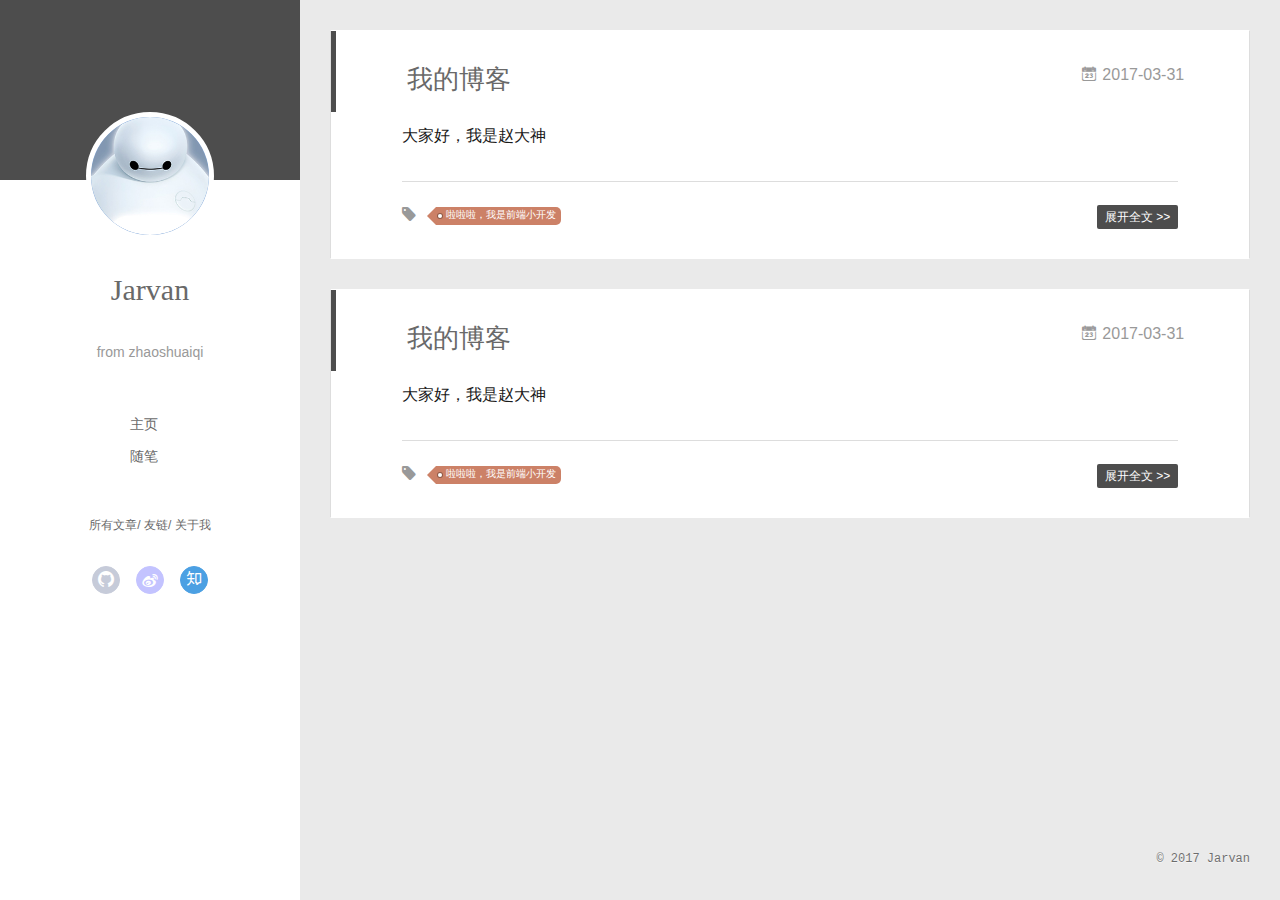
==== index.html @ c6da8f88 "Site updated: 2017-06-22 12:04:42" ====
<!DOCTYPE html>
<html>
<head>
    <meta name="baidu-site-verification" content="YNGlWcfhRg" />
    <meta charset="utf-8">
    
    <meta name="renderer" content="webkit">
    <meta http-equiv="X-UA-Compatible" content="IE=edge" >
    <link rel="dns-prefetch" href="http://yougewangzhan.win">
    <title>Jarvan的博客</title>
    <meta name="viewport" content="width=device-width, initial-scale=1, maximum-scale=1">
    <meta name="description" content="start from zero">
<meta property="og:type" content="website">
<meta property="og:title" content="Jarvan的博客">
<meta property="og:url" content="http://yougewangzhan.win/index.html">
<meta property="og:site_name" content="Jarvan的博客">
<meta property="og:description" content="start from zero">
<meta name="twitter:card" content="summary">
<meta name="twitter:title" content="Jarvan的博客">
<meta name="twitter:description" content="start from zero">
    
    
      <link rel="icon" href="/img/favicon.ico">
    
    <link rel="stylesheet" type="text/css" href="/./main.234bc0.css">
    <style type="text/css">
    
      #container.show {
        background: linear-gradient(200deg,#a0cfe4,#e8c37e);
      }
    </style>
    

    

</head>

<body>
  <div id="container" q-class="show:isCtnShow">
    <canvas id="anm-canvas" class="anm-canvas"></canvas>
    <div class="left-col" q-class="show:isShow">
      
<div class="overlay" style="background: #4d4d4d"></div>
<div class="intrude-less">
	<header id="header" class="inner">
		<a href="/" class="profilepic">
			<img src="/img/avatar.jpg" class="js-avatar">
		</a>
		<hgroup>
		  <h1 class="header-author"><a href="/">Jarvan</a></h1>
		</hgroup>
		
		<p class="header-subtitle">from zhaoshuaiqi</p>
		

		<nav class="header-menu">
			<ul>
			
				<li><a href="/">主页</a></li>
	        
				<li><a href="/tags/随笔/">随笔</a></li>
	        
			</ul>
		</nav>
		<nav class="header-smart-menu">
    		
    			
    			<a q-on="click: openSlider(e, 'innerArchive')" href="javascript:void(0)">所有文章</a>
    			
            
    			
    			<a q-on="click: openSlider(e, 'friends')" href="javascript:void(0)">友链</a>
    			
            
    			
    			<a q-on="click: openSlider(e, 'aboutme')" href="javascript:void(0)">关于我</a>
    			
            
		</nav>
		<nav class="header-nav">
			<div class="social">
				
					<a class="github" target="_blank" href="#" title="github"><i class="icon-github"></i></a>
		        
					<a class="weibo" target="_blank" href="#" title="weibo"><i class="icon-weibo"></i></a>
		        
					<a class="zhihu" target="_blank" href="#" title="zhihu"><i class="icon-zhihu"></i></a>
		        
			</div>
		</nav>
	</header>		
</div>

    </div>
    <div class="mid-col" q-class="show:isShow,hide:isShow|isFalse">
      
<nav id="mobile-nav">
  	<div class="overlay js-overlay" style="background: #4d4d4d"></div>
	<div class="btnctn js-mobile-btnctn">
  		<div class="slider-trigger list" q-on="click: openSlider(e)"><i class="icon icon-sort"></i></div>
	</div>
	<div class="intrude-less">
		<header id="header" class="inner">
			<div class="profilepic">
				<img src="/img/avatar.jpg" class="js-avatar">
			</div>
			<hgroup>
			  <h1 class="header-author js-header-author">Jarvan</h1>
			</hgroup>
			
			<p class="header-subtitle"><i class="icon icon-quo-left"></i>from zhaoshuaiqi<i class="icon icon-quo-right"></i></p>
			
			
			
				
			
				
			
			
			
			<nav class="header-nav">
				<div class="social">
					
						<a class="github" target="_blank" href="#" title="github"><i class="icon-github"></i></a>
			        
						<a class="weibo" target="_blank" href="#" title="weibo"><i class="icon-weibo"></i></a>
			        
						<a class="zhihu" target="_blank" href="#" title="zhihu"><i class="icon-zhihu"></i></a>
			        
				</div>
			</nav>

			<nav class="header-menu js-header-menu">
				<ul style="width: 50%">
				
				
					<li style="width: 50%"><a href="/">主页</a></li>
		        
					<li style="width: 50%"><a href="/tags/随笔/">随笔</a></li>
		        
				</ul>
			</nav>
		</header>				
	</div>
	<div class="mobile-mask" style="display:none" q-show="isShow"></div>
</nav>

      <div id="wrapper" class="body-wrap">
        <div class="menu-l">
          <div class="canvas-wrap">
            <canvas data-colors="#eaeaea" data-sectionHeight="100" data-contentId="js-content" id="myCanvas1" class="anm-canvas"></canvas>
          </div>
          <div id="js-content" class="content-ll">
            
  
    <article id="post-我本善良" class="article article-type-post  article-index" itemscope itemprop="blogPost">
  <div class="article-inner">
    
      <header class="article-header">
        
  
    <h1 itemprop="name">
      <a class="article-title" href="/2017/03/31/我本善良/">我的博客</a>
    </h1>
  

        
        <a href="/2017/03/31/我本善良/" class="archive-article-date">
  	<time datetime="2017-03-31T03:53:24.000Z" itemprop="datePublished"><i class="icon-calendar icon"></i>2017-03-31</time>
</a>
        
      </header>
    
    <div class="article-entry" itemprop="articleBody">
      
        <p>大家好，我是赵大神</p>

      

      
    </div>
    <div class="article-info article-info-index">
      
      
	<div class="article-tag tagcloud">
		<i class="icon-price-tags icon"></i>
		<ul class="article-tag-list">
			 
        		<li class="article-tag-list-item">
        			<a href="javascript:void(0)" class="js-tag article-tag-list-link color2">啦啦啦，我是前端小开发</a>
        		</li>
      		
		</ul>
	</div>

      

      
        <p class="article-more-link">
          <a class="article-more-a" href="/2017/03/31/我本善良/">展开全文 >></a>
        </p>
      

      
      <div class="clearfix"></div>
    </div>
  </div>
</article>








  
    <article id="post-我的博客" class="article article-type-post  article-index" itemscope itemprop="blogPost">
  <div class="article-inner">
    
      <header class="article-header">
        
  
    <h1 itemprop="name">
      <a class="article-title" href="/2017/03/31/我的博客/">我的博客</a>
    </h1>
  

        
        <a href="/2017/03/31/我的博客/" class="archive-article-date">
  	<time datetime="2017-03-31T03:53:24.000Z" itemprop="datePublished"><i class="icon-calendar icon"></i>2017-03-31</time>
</a>
        
      </header>
    
    <div class="article-entry" itemprop="articleBody">
      
        <p>大家好，我是赵大神</p>

      

      
    </div>
    <div class="article-info article-info-index">
      
      
	<div class="article-tag tagcloud">
		<i class="icon-price-tags icon"></i>
		<ul class="article-tag-list">
			 
        		<li class="article-tag-list-item">
        			<a href="javascript:void(0)" class="js-tag article-tag-list-link color2">啦啦啦，我是前端小开发</a>
        		</li>
      		
		</ul>
	</div>

      

      
        <p class="article-more-link">
          <a class="article-more-a" href="/2017/03/31/我的博客/">展开全文 >></a>
        </p>
      

      
      <div class="clearfix"></div>
    </div>
  </div>
</article>








  
  


          </div>
        </div>
      </div>
      <footer id="footer">
  <div class="outer">
    <div id="footer-info">
    	<div class="footer-right">
    		&copy; 2017 Jarvan
    	</div>
    </div>
  </div>
</footer>
    </div>
    <script>
	var yiliaConfig = {
		mathjax: false,
		isHome: true,
		isPost: false,
		isArchive: false,
		isTag: false,
		isCategory: false,
		open_in_new: false,
		root: "/",
		innerArchive: true,
		showTags: false
	}
</script>

<script>!function(t){function n(r){if(e[r])return e[r].exports;var o=e[r]={exports:{},id:r,loaded:!1};return t[r].call(o.exports,o,o.exports,n),o.loaded=!0,o.exports}var e={};return n.m=t,n.c=e,n.p="./",n(0)}([function(t,n,e){"use strict";function r(t){return t&&t.__esModule?t:{default:t}}function o(t,n){var e=/\/|index.html/g;return t.replace(e,"")===n.replace(e,"")}function i(){for(var t=document.querySelectorAll(".js-header-menu li a"),n=window.location.pathname,e=0,r=t.length;e<r;e++){var i=t[e];o(n,i.getAttribute("href"))&&(0,d.default)(i,"active")}}function u(t){for(var n=t.offsetLeft,e=t.offsetParent;null!==e;)n+=e.offsetLeft,e=e.offsetParent;return n}function f(t){for(var n=t.offsetTop,e=t.offsetParent;null!==e;)n+=e.offsetTop,e=e.offsetParent;return n}function c(t,n,e,r,o){var i=u(t),c=f(t)-n;if(c-e<=o){var a=t.$newDom;a||(a=t.cloneNode(!0),(0,h.default)(t,a),t.$newDom=a,a.style.position="fixed",a.style.top=(e||c)+"px",a.style.left=i+"px",a.style.zIndex=r||2,a.style.width="100%",a.style.color="#fff"),a.style.visibility="visible",t.style.visibility="hidden"}else{t.style.visibility="visible";var s=t.$newDom;s&&(s.style.visibility="hidden")}}function a(){var t=document.querySelector(".js-overlay"),n=document.querySelector(".js-header-menu");c(t,document.body.scrollTop,-63,2,0),c(n,document.body.scrollTop,1,3,0)}function s(){document.querySelector("#container").addEventListener("scroll",function(t){a()}),window.addEventListener("scroll",function(t){a()}),a()}function l(){x.default.versions.mobile&&window.screen.width<800&&(i(),s())}var p=e(71),d=r(p),v=e(72),y=(r(v),e(84)),h=r(y),b=e(69),x=r(b),m=e(75),g=r(m),w=e(70);l(),(0,w.addLoadEvent)(function(){g.default.init()}),t.exports={}},function(t,n){var e=t.exports="undefined"!=typeof window&&window.Math==Math?window:"undefined"!=typeof self&&self.Math==Math?self:Function("return this")();"number"==typeof __g&&(__g=e)},function(t,n){var e={}.hasOwnProperty;t.exports=function(t,n){return e.call(t,n)}},function(t,n,e){var r=e(49),o=e(15);t.exports=function(t){return r(o(t))}},function(t,n,e){t.exports=!e(8)(function(){return 7!=Object.defineProperty({},"a",{get:function(){return 7}}).a})},function(t,n,e){var r=e(6),o=e(12);t.exports=e(4)?function(t,n,e){return r.f(t,n,o(1,e))}:function(t,n,e){return t[n]=e,t}},function(t,n,e){var r=e(10),o=e(30),i=e(24),u=Object.defineProperty;n.f=e(4)?Object.defineProperty:function(t,n,e){if(r(t),n=i(n,!0),r(e),o)try{return u(t,n,e)}catch(t){}if("get"in e||"set"in e)throw TypeError("Accessors not supported!");return"value"in e&&(t[n]=e.value),t}},function(t,n,e){var r=e(22)("wks"),o=e(13),i=e(1).Symbol,u="function"==typeof i,f=t.exports=function(t){return r[t]||(r[t]=u&&i[t]||(u?i:o)("Symbol."+t))};f.store=r},function(t,n){t.exports=function(t){try{return!!t()}catch(t){return!0}}},function(t,n,e){var r=e(35),o=e(16);t.exports=Object.keys||function(t){return r(t,o)}},function(t,n,e){var r=e(11);t.exports=function(t){if(!r(t))throw TypeError(t+" is not an object!");return t}},function(t,n){t.exports=function(t){return"object"==typeof t?null!==t:"function"==typeof t}},function(t,n){t.exports=function(t,n){return{enumerable:!(1&t),configurable:!(2&t),writable:!(4&t),value:n}}},function(t,n){var e=0,r=Math.random();t.exports=function(t){return"Symbol(".concat(void 0===t?"":t,")_",(++e+r).toString(36))}},function(t,n){var e=t.exports={version:"2.4.0"};"number"==typeof __e&&(__e=e)},function(t,n){t.exports=function(t){if(void 0==t)throw TypeError("Can't call method on  "+t);return t}},function(t,n){t.exports="constructor,hasOwnProperty,isPrototypeOf,propertyIsEnumerable,toLocaleString,toString,valueOf".split(",")},function(t,n){t.exports={}},function(t,n){t.exports=!0},function(t,n){n.f={}.propertyIsEnumerable},function(t,n,e){var r=e(6).f,o=e(2),i=e(7)("toStringTag");t.exports=function(t,n,e){t&&!o(t=e?t:t.prototype,i)&&r(t,i,{configurable:!0,value:n})}},function(t,n,e){var r=e(22)("keys"),o=e(13);t.exports=function(t){return r[t]||(r[t]=o(t))}},function(t,n,e){var r=e(1),o="__core-js_shared__",i=r[o]||(r[o]={});t.exports=function(t){return i[t]||(i[t]={})}},function(t,n){var e=Math.ceil,r=Math.floor;t.exports=function(t){return isNaN(t=+t)?0:(t>0?r:e)(t)}},function(t,n,e){var r=e(11);t.exports=function(t,n){if(!r(t))return t;var e,o;if(n&&"function"==typeof(e=t.toString)&&!r(o=e.call(t)))return o;if("function"==typeof(e=t.valueOf)&&!r(o=e.call(t)))return o;if(!n&&"function"==typeof(e=t.toString)&&!r(o=e.call(t)))return o;throw TypeError("Can't convert object to primitive value")}},function(t,n,e){var r=e(1),o=e(14),i=e(18),u=e(26),f=e(6).f;t.exports=function(t){var n=o.Symbol||(o.Symbol=i?{}:r.Symbol||{});"_"==t.charAt(0)||t in n||f(n,t,{value:u.f(t)})}},function(t,n,e){n.f=e(7)},function(t,n,e){var r=e(1),o=e(14),i=e(46),u=e(5),f="prototype",c=function(t,n,e){var a,s,l,p=t&c.F,d=t&c.G,v=t&c.S,y=t&c.P,h=t&c.B,b=t&c.W,x=d?o:o[n]||(o[n]={}),m=x[f],g=d?r:v?r[n]:(r[n]||{})[f];d&&(e=n);for(a in e)s=!p&&g&&void 0!==g[a],s&&a in x||(l=s?g[a]:e[a],x[a]=d&&"function"!=typeof g[a]?e[a]:h&&s?i(l,r):b&&g[a]==l?function(t){var n=function(n,e,r){if(this instanceof t){switch(arguments.length){case 0:return new t;case 1:return new t(n);case 2:return new t(n,e)}return new t(n,e,r)}return t.apply(this,arguments)};return n[f]=t[f],n}(l):y&&"function"==typeof l?i(Function.call,l):l,y&&((x.virtual||(x.virtual={}))[a]=l,t&c.R&&m&&!m[a]&&u(m,a,l)))};c.F=1,c.G=2,c.S=4,c.P=8,c.B=16,c.W=32,c.U=64,c.R=128,t.exports=c},function(t,n){var e={}.toString;t.exports=function(t){return e.call(t).slice(8,-1)}},function(t,n,e){var r=e(11),o=e(1).document,i=r(o)&&r(o.createElement);t.exports=function(t){return i?o.createElement(t):{}}},function(t,n,e){t.exports=!e(4)&&!e(8)(function(){return 7!=Object.defineProperty(e(29)("div"),"a",{get:function(){return 7}}).a})},function(t,n,e){"use strict";var r=e(18),o=e(27),i=e(36),u=e(5),f=e(2),c=e(17),a=e(51),s=e(20),l=e(58),p=e(7)("iterator"),d=!([].keys&&"next"in[].keys()),v="@@iterator",y="keys",h="values",b=function(){return this};t.exports=function(t,n,e,x,m,g,w){a(e,n,x);var O,S,_,j=function(t){if(!d&&t in A)return A[t];switch(t){case y:return function(){return new e(this,t)};case h:return function(){return new e(this,t)}}return function(){return new e(this,t)}},P=n+" Iterator",E=m==h,M=!1,A=t.prototype,T=A[p]||A[v]||m&&A[m],L=T||j(m),N=m?E?j("entries"):L:void 0,C="Array"==n?A.entries||T:T;if(C&&(_=l(C.call(new t)),_!==Object.prototype&&(s(_,P,!0),r||f(_,p)||u(_,p,b))),E&&T&&T.name!==h&&(M=!0,L=function(){return T.call(this)}),r&&!w||!d&&!M&&A[p]||u(A,p,L),c[n]=L,c[P]=b,m)if(O={values:E?L:j(h),keys:g?L:j(y),entries:N},w)for(S in O)S in A||i(A,S,O[S]);else o(o.P+o.F*(d||M),n,O);return O}},function(t,n,e){var r=e(10),o=e(55),i=e(16),u=e(21)("IE_PROTO"),f=function(){},c="prototype",a=function(){var t,n=e(29)("iframe"),r=i.length,o="<",u=">";for(n.style.display="none",e(48).appendChild(n),n.src="javascript:",t=n.contentWindow.document,t.open(),t.write(o+"script"+u+"document.F=Object"+o+"/script"+u),t.close(),a=t.F;r--;)delete a[c][i[r]];return a()};t.exports=Object.create||function(t,n){var e;return null!==t?(f[c]=r(t),e=new f,f[c]=null,e[u]=t):e=a(),void 0===n?e:o(e,n)}},function(t,n,e){var r=e(35),o=e(16).concat("length","prototype");n.f=Object.getOwnPropertyNames||function(t){return r(t,o)}},function(t,n){n.f=Object.getOwnPropertySymbols},function(t,n,e){var r=e(2),o=e(3),i=e(45)(!1),u=e(21)("IE_PROTO");t.exports=function(t,n){var e,f=o(t),c=0,a=[];for(e in f)e!=u&&r(f,e)&&a.push(e);for(;n.length>c;)r(f,e=n[c++])&&(~i(a,e)||a.push(e));return a}},function(t,n,e){t.exports=e(5)},function(t,n,e){var r=e(15);t.exports=function(t){return Object(r(t))}},function(t,n,e){t.exports={default:e(41),__esModule:!0}},function(t,n,e){t.exports={default:e(42),__esModule:!0}},function(t,n,e){"use strict";function r(t){return t&&t.__esModule?t:{default:t}}n.__esModule=!0;var o=e(39),i=r(o),u=e(38),f=r(u),c="function"==typeof f.default&&"symbol"==typeof i.default?function(t){return typeof t}:function(t){return t&&"function"==typeof f.default&&t.constructor===f.default&&t!==f.default.prototype?"symbol":typeof t};n.default="function"==typeof f.default&&"symbol"===c(i.default)?function(t){return"undefined"==typeof t?"undefined":c(t)}:function(t){return t&&"function"==typeof f.default&&t.constructor===f.default&&t!==f.default.prototype?"symbol":"undefined"==typeof t?"undefined":c(t)}},function(t,n,e){e(65),e(63),e(66),e(67),t.exports=e(14).Symbol},function(t,n,e){e(64),e(68),t.exports=e(26).f("iterator")},function(t,n){t.exports=function(t){if("function"!=typeof t)throw TypeError(t+" is not a function!");return t}},function(t,n){t.exports=function(){}},function(t,n,e){var r=e(3),o=e(61),i=e(60);t.exports=function(t){return function(n,e,u){var f,c=r(n),a=o(c.length),s=i(u,a);if(t&&e!=e){for(;a>s;)if(f=c[s++],f!=f)return!0}else for(;a>s;s++)if((t||s in c)&&c[s]===e)return t||s||0;return!t&&-1}}},function(t,n,e){var r=e(43);t.exports=function(t,n,e){if(r(t),void 0===n)return t;switch(e){case 1:return function(e){return t.call(n,e)};case 2:return function(e,r){return t.call(n,e,r)};case 3:return function(e,r,o){return t.call(n,e,r,o)}}return function(){return t.apply(n,arguments)}}},function(t,n,e){var r=e(9),o=e(34),i=e(19);t.exports=function(t){var n=r(t),e=o.f;if(e)for(var u,f=e(t),c=i.f,a=0;f.length>a;)c.call(t,u=f[a++])&&n.push(u);return n}},function(t,n,e){t.exports=e(1).document&&document.documentElement},function(t,n,e){var r=e(28);t.exports=Object("z").propertyIsEnumerable(0)?Object:function(t){return"String"==r(t)?t.split(""):Object(t)}},function(t,n,e){var r=e(28);t.exports=Array.isArray||function(t){return"Array"==r(t)}},function(t,n,e){"use strict";var r=e(32),o=e(12),i=e(20),u={};e(5)(u,e(7)("iterator"),function(){return this}),t.exports=function(t,n,e){t.prototype=r(u,{next:o(1,e)}),i(t,n+" Iterator")}},function(t,n){t.exports=function(t,n){return{value:n,done:!!t}}},function(t,n,e){var r=e(9),o=e(3);t.exports=function(t,n){for(var e,i=o(t),u=r(i),f=u.length,c=0;f>c;)if(i[e=u[c++]]===n)return e}},function(t,n,e){var r=e(13)("meta"),o=e(11),i=e(2),u=e(6).f,f=0,c=Object.isExtensible||function(){return!0},a=!e(8)(function(){return c(Object.preventExtensions({}))}),s=function(t){u(t,r,{value:{i:"O"+ ++f,w:{}}})},l=function(t,n){if(!o(t))return"symbol"==typeof t?t:("string"==typeof t?"S":"P")+t;if(!i(t,r)){if(!c(t))return"F";if(!n)return"E";s(t)}return t[r].i},p=function(t,n){if(!i(t,r)){if(!c(t))return!0;if(!n)return!1;s(t)}return t[r].w},d=function(t){return a&&v.NEED&&c(t)&&!i(t,r)&&s(t),t},v=t.exports={KEY:r,NEED:!1,fastKey:l,getWeak:p,onFreeze:d}},function(t,n,e){var r=e(6),o=e(10),i=e(9);t.exports=e(4)?Object.defineProperties:function(t,n){o(t);for(var e,u=i(n),f=u.length,c=0;f>c;)r.f(t,e=u[c++],n[e]);return t}},function(t,n,e){var r=e(19),o=e(12),i=e(3),u=e(24),f=e(2),c=e(30),a=Object.getOwnPropertyDescriptor;n.f=e(4)?a:function(t,n){if(t=i(t),n=u(n,!0),c)try{return a(t,n)}catch(t){}if(f(t,n))return o(!r.f.call(t,n),t[n])}},function(t,n,e){var r=e(3),o=e(33).f,i={}.toString,u="object"==typeof window&&window&&Object.getOwnPropertyNames?Object.getOwnPropertyNames(window):[],f=function(t){try{return o(t)}catch(t){return u.slice()}};t.exports.f=function(t){return u&&"[object Window]"==i.call(t)?f(t):o(r(t))}},function(t,n,e){var r=e(2),o=e(37),i=e(21)("IE_PROTO"),u=Object.prototype;t.exports=Object.getPrototypeOf||function(t){return t=o(t),r(t,i)?t[i]:"function"==typeof t.constructor&&t instanceof t.constructor?t.constructor.prototype:t instanceof Object?u:null}},function(t,n,e){var r=e(23),o=e(15);t.exports=function(t){return function(n,e){var i,u,f=String(o(n)),c=r(e),a=f.length;return c<0||c>=a?t?"":void 0:(i=f.charCodeAt(c),i<55296||i>56319||c+1===a||(u=f.charCodeAt(c+1))<56320||u>57343?t?f.charAt(c):i:t?f.slice(c,c+2):(i-55296<<10)+(u-56320)+65536)}}},function(t,n,e){var r=e(23),o=Math.max,i=Math.min;t.exports=function(t,n){return t=r(t),t<0?o(t+n,0):i(t,n)}},function(t,n,e){var r=e(23),o=Math.min;t.exports=function(t){return t>0?o(r(t),9007199254740991):0}},function(t,n,e){"use strict";var r=e(44),o=e(52),i=e(17),u=e(3);t.exports=e(31)(Array,"Array",function(t,n){this._t=u(t),this._i=0,this._k=n},function(){var t=this._t,n=this._k,e=this._i++;return!t||e>=t.length?(this._t=void 0,o(1)):"keys"==n?o(0,e):"values"==n?o(0,t[e]):o(0,[e,t[e]])},"values"),i.Arguments=i.Array,r("keys"),r("values"),r("entries")},function(t,n){},function(t,n,e){"use strict";var r=e(59)(!0);e(31)(String,"String",function(t){this._t=String(t),this._i=0},function(){var t,n=this._t,e=this._i;return e>=n.length?{value:void 0,done:!0}:(t=r(n,e),this._i+=t.length,{value:t,done:!1})})},function(t,n,e){"use strict";var r=e(1),o=e(2),i=e(4),u=e(27),f=e(36),c=e(54).KEY,a=e(8),s=e(22),l=e(20),p=e(13),d=e(7),v=e(26),y=e(25),h=e(53),b=e(47),x=e(50),m=e(10),g=e(3),w=e(24),O=e(12),S=e(32),_=e(57),j=e(56),P=e(6),E=e(9),M=j.f,A=P.f,T=_.f,L=r.Symbol,N=r.JSON,C=N&&N.stringify,k="prototype",F=d("_hidden"),q=d("toPrimitive"),I={}.propertyIsEnumerable,B=s("symbol-registry"),D=s("symbols"),W=s("op-symbols"),H=Object[k],K="function"==typeof L,R=r.QObject,J=!R||!R[k]||!R[k].findChild,U=i&&a(function(){return 7!=S(A({},"a",{get:function(){return A(this,"a",{value:7}).a}})).a})?function(t,n,e){var r=M(H,n);r&&delete H[n],A(t,n,e),r&&t!==H&&A(H,n,r)}:A,G=function(t){var n=D[t]=S(L[k]);return n._k=t,n},$=K&&"symbol"==typeof L.iterator?function(t){return"symbol"==typeof t}:function(t){return t instanceof L},z=function(t,n,e){return t===H&&z(W,n,e),m(t),n=w(n,!0),m(e),o(D,n)?(e.enumerable?(o(t,F)&&t[F][n]&&(t[F][n]=!1),e=S(e,{enumerable:O(0,!1)})):(o(t,F)||A(t,F,O(1,{})),t[F][n]=!0),U(t,n,e)):A(t,n,e)},Y=function(t,n){m(t);for(var e,r=b(n=g(n)),o=0,i=r.length;i>o;)z(t,e=r[o++],n[e]);return t},Q=function(t,n){return void 0===n?S(t):Y(S(t),n)},X=function(t){var n=I.call(this,t=w(t,!0));return!(this===H&&o(D,t)&&!o(W,t))&&(!(n||!o(this,t)||!o(D,t)||o(this,F)&&this[F][t])||n)},V=function(t,n){if(t=g(t),n=w(n,!0),t!==H||!o(D,n)||o(W,n)){var e=M(t,n);return!e||!o(D,n)||o(t,F)&&t[F][n]||(e.enumerable=!0),e}},Z=function(t){for(var n,e=T(g(t)),r=[],i=0;e.length>i;)o(D,n=e[i++])||n==F||n==c||r.push(n);return r},tt=function(t){for(var n,e=t===H,r=T(e?W:g(t)),i=[],u=0;r.length>u;)!o(D,n=r[u++])||e&&!o(H,n)||i.push(D[n]);return i};K||(L=function(){if(this instanceof L)throw TypeError("Symbol is not a constructor!");var t=p(arguments.length>0?arguments[0]:void 0),n=function(e){this===H&&n.call(W,e),o(this,F)&&o(this[F],t)&&(this[F][t]=!1),U(this,t,O(1,e))};return i&&J&&U(H,t,{configurable:!0,set:n}),G(t)},f(L[k],"toString",function(){return this._k}),j.f=V,P.f=z,e(33).f=_.f=Z,e(19).f=X,e(34).f=tt,i&&!e(18)&&f(H,"propertyIsEnumerable",X,!0),v.f=function(t){return G(d(t))}),u(u.G+u.W+u.F*!K,{Symbol:L});for(var nt="hasInstance,isConcatSpreadable,iterator,match,replace,search,species,split,toPrimitive,toStringTag,unscopables".split(","),et=0;nt.length>et;)d(nt[et++]);for(var nt=E(d.store),et=0;nt.length>et;)y(nt[et++]);u(u.S+u.F*!K,"Symbol",{for:function(t){return o(B,t+="")?B[t]:B[t]=L(t)},keyFor:function(t){if($(t))return h(B,t);throw TypeError(t+" is not a symbol!")},useSetter:function(){J=!0},useSimple:function(){J=!1}}),u(u.S+u.F*!K,"Object",{create:Q,defineProperty:z,defineProperties:Y,getOwnPropertyDescriptor:V,getOwnPropertyNames:Z,getOwnPropertySymbols:tt}),N&&u(u.S+u.F*(!K||a(function(){var t=L();return"[null]"!=C([t])||"{}"!=C({a:t})||"{}"!=C(Object(t))})),"JSON",{stringify:function(t){if(void 0!==t&&!$(t)){for(var n,e,r=[t],o=1;arguments.length>o;)r.push(arguments[o++]);return n=r[1],"function"==typeof n&&(e=n),!e&&x(n)||(n=function(t,n){if(e&&(n=e.call(this,t,n)),!$(n))return n}),r[1]=n,C.apply(N,r)}}}),L[k][q]||e(5)(L[k],q,L[k].valueOf),l(L,"Symbol"),l(Math,"Math",!0),l(r.JSON,"JSON",!0)},function(t,n,e){e(25)("asyncIterator")},function(t,n,e){e(25)("observable")},function(t,n,e){e(62);for(var r=e(1),o=e(5),i=e(17),u=e(7)("toStringTag"),f=["NodeList","DOMTokenList","MediaList","StyleSheetList","CSSRuleList"],c=0;c<5;c++){var a=f[c],s=r[a],l=s&&s.prototype;l&&!l[u]&&o(l,u,a),i[a]=i.Array}},function(t,n){"use strict";var e={versions:function(){var t=window.navigator.userAgent;return{trident:t.indexOf("Trident")>-1,presto:t.indexOf("Presto")>-1,webKit:t.indexOf("AppleWebKit")>-1,gecko:t.indexOf("Gecko")>-1&&t.indexOf("KHTML")==-1,mobile:!!t.match(/AppleWebKit.*Mobile.*/),ios:!!t.match(/\(i[^;]+;( U;)? CPU.+Mac OS X/),android:t.indexOf("Android")>-1||t.indexOf("Linux")>-1,iPhone:t.indexOf("iPhone")>-1||t.indexOf("Mac")>-1,iPad:t.indexOf("iPad")>-1,webApp:t.indexOf("Safari")==-1,weixin:t.indexOf("MicroMessenger")==-1}}()};t.exports=e},function(t,n,e){"use strict";function r(t){return t&&t.__esModule?t:{default:t}}var o=e(40),i=r(o),u=function(){function t(t,n,e){return n||e?String.fromCharCode(n||e):o[t]||t}function n(t){return l[t]}var e=/&quot;|&lt;|&gt;|&amp;|&nbsp;|&apos;|&#(\d+);|&#(\d+)/g,r=/['<> "&]/g,o={"&quot;":'"',"&lt;":"<","&gt;":">","&amp;":"&","&nbsp;":" "},f=/\u00a0/g,c=/<br\s*\/?>/gi,a=/\r?\n/g,s=/\s/g,l={};for(var p in o)l[o[p]]=p;return o["&apos;"]="'",l["'"]="&#39;",{encode:function(t){return t?(""+t).replace(r,n).replace(a,"<br/>").replace(s,"&nbsp;"):""},decode:function(n){return n?(""+n).replace(c,"\n").replace(e,t).replace(f," "):""},encodeBase16:function(t){if(!t)return t;t+="";for(var n=[],e=0,r=t.length;r>e;e++)n.push(t.charCodeAt(e).toString(16).toUpperCase());return n.join("")},encodeBase16forJSON:function(t){if(!t)return t;t=t.replace(/[\u4E00-\u9FBF]/gi,function(t){return escape(t).replace("%u","\\u")});for(var n=[],e=0,r=t.length;r>e;e++)n.push(t.charCodeAt(e).toString(16).toUpperCase());return n.join("")},decodeBase16:function(t){if(!t)return t;t+="";for(var n=[],e=0,r=t.length;r>e;e+=2)n.push(String.fromCharCode("0x"+t.slice(e,e+2)));return n.join("")},encodeObject:function(t){if(t instanceof Array)for(var n=0,e=t.length;e>n;n++)t[n]=u.encodeObject(t[n]);else if("object"==("undefined"==typeof t?"undefined":(0,i.default)(t)))for(var r in t)t[r]=u.encodeObject(t[r]);else if("string"==typeof t)return u.encode(t);return t},loadScript:function(t){var n=document.createElement("script");document.getElementsByTagName("body")[0].appendChild(n),n.setAttribute("src",t)},addLoadEvent:function(t){var n=window.onload;"function"!=typeof window.onload?window.onload=t:window.onload=function(){n(),t()}}}}();t.exports=u},function(t,n){function e(t,n){t.classList?t.classList.add(n):t.className+=" "+n}t.exports=e},function(t,n){function e(t,n){if(t.classList)t.classList.remove(n);else{var e=new RegExp("(^|\\b)"+n.split(" ").join("|")+"(\\b|$)","gi");t.className=t.className.replace(e," ")}}t.exports=e},,,function(t,n){"use strict";function e(){var t=document.querySelector("#page-nav");if(t&&!document.querySelector("#page-nav .extend.prev")&&(t.innerHTML='<a class="extend prev disabled" rel="prev">&laquo; Prev</a>'+t.innerHTML),t&&!document.querySelector("#page-nav .extend.next")&&(t.innerHTML=t.innerHTML+'<a class="extend next disabled" rel="next">Next &raquo;</a>'),yiliaConfig&&yiliaConfig.open_in_new){var n=document.querySelectorAll(".article-entry a:not(.article-more-a)");n.forEach(function(t){t.setAttribute("target","_blank")})}var e=document.querySelector("#js-aboutme");e&&0!==e.length&&(e.innerHTML=e.innerText)}t.exports={init:e}},,,,,,,,,function(t,n){function e(t,n){if("string"==typeof n)return t.insertAdjacentHTML("afterend",n);var e=t.nextSibling;return e?t.parentNode.insertBefore(n,e):t.parentNode.appendChild(n)}t.exports=e}])</script><script src="/./main.234bc0.js"></script><script>!function(){var e=function(e){var t=document.createElement("script");document.getElementsByTagName("body")[0].appendChild(t),t.setAttribute("src",e)};e("/slider.885efe.js")}()</script>


    
<div class="tools-col" q-class="show:isShow,hide:isShow|isFalse" q-on="click:stop(e)">
  <div class="tools-nav header-menu">
    
    
      
      
      
    
      
      
      
    
      
      
      
    
    

    <ul style="width: 70%">
    
    
      
      <li style="width: 33.333333333333336%" q-on="click: openSlider(e, 'innerArchive')"><a href="javascript:void(0)" q-class="active:innerArchive">所有文章</a></li>
      
        
      
      <li style="width: 33.333333333333336%" q-on="click: openSlider(e, 'friends')"><a href="javascript:void(0)" q-class="active:friends">友链</a></li>
      
        
      
      <li style="width: 33.333333333333336%" q-on="click: openSlider(e, 'aboutme')"><a href="javascript:void(0)" q-class="active:aboutme">关于我</a></li>
      
        
    </ul>
  </div>
  <div class="tools-wrap">
    
    	<section class="tools-section tools-section-all" q-show="innerArchive">
        <div class="search-wrap">
          <input class="search-ipt" q-model="search" type="text" placeholder="find something…">
          <i class="icon-search icon" q-show="search|isEmptyStr"></i>
          <i class="icon-close icon" q-show="search|isNotEmptyStr" q-on="click:clearChose(e)"></i>
        </div>
        <div class="widget tagcloud search-tag">
          <p class="search-tag-wording">tag:</p>
          <label class="search-switch">
            <input type="checkbox" q-on="click:toggleTag(e)" q-attr="checked:showTags">
          </label>
          <ul class="article-tag-list" q-show="showTags">
             
              <li class="article-tag-list-item">
                <a href="javascript:void(0)" class="js-tag color2">啦啦啦，我是前端小开发</a>
              </li>
            
            <div class="clearfix"></div>
          </ul>
        </div>
        <ul class="search-ul">
          <p q-show="jsonFail" style="padding: 20px; font-size: 12px;">
            缺失模块。<br/>1、在博客根目录（注意不是yilia根目录）执行以下命令：<br/> npm i hexo-generator-json-content --save<br/><br/>
            2、在根目录_config.yml里添加配置：
<pre style="font-size: 12px;" q-show="jsonFail">
  jsonContent:
    meta: false
    pages: false
    posts:
      title: true
      date: true
      path: true
      text: true
      raw: false
      content: false
      slug: false
      updated: false
      comments: false
      link: false
      permalink: false
      excerpt: false
      categories: false
      tags: true
</pre>
          </p>
          <li class="search-li" q-repeat="items" q-show="isShow">
            <a q-attr="href:path|urlformat" class="search-title"><i class="icon-quo-left icon"></i><span q-text="title"></span></a>
            <p class="search-time">
              <i class="icon-calendar icon"></i>
              <span q-text="date|dateformat"></span>
            </p>
            <p class="search-tag">
              <i class="icon-price-tags icon"></i>
              <span q-repeat="tags" q-on="click:choseTag(e, name)" q-text="name|tagformat"></span>
            </p>
          </li>
        </ul>
    	</section>
    

    
    	<section class="tools-section tools-section-friends" q-show="friends">
  		
    	</section>
    

    
    	<section class="tools-section tools-section-me" q-show="aboutme">
  	  	
    	</section>
    
  </div>
  
</div>
    <!-- Root element of PhotoSwipe. Must have class pswp. -->
<div class="pswp" tabindex="-1" role="dialog" aria-hidden="true">

    <!-- Background of PhotoSwipe. 
         It's a separate element as animating opacity is faster than rgba(). -->
    <div class="pswp__bg"></div>

    <!-- Slides wrapper with overflow:hidden. -->
    <div class="pswp__scroll-wrap">

        <!-- Container that holds slides. 
            PhotoSwipe keeps only 3 of them in the DOM to save memory.
            Don't modify these 3 pswp__item elements, data is added later on. -->
        <div class="pswp__container">
            <div class="pswp__item"></div>
            <div class="pswp__item"></div>
            <div class="pswp__item"></div>
        </div>

        <!-- Default (PhotoSwipeUI_Default) interface on top of sliding area. Can be changed. -->
        <div class="pswp__ui pswp__ui--hidden">

            <div class="pswp__top-bar">

                <!--  Controls are self-explanatory. Order can be changed. -->

                <div class="pswp__counter"></div>

                <button class="pswp__button pswp__button--close" title="Close (Esc)"></button>

                <button class="pswp__button pswp__button--share" style="display:none" title="Share"></button>

                <button class="pswp__button pswp__button--fs" title="Toggle fullscreen"></button>

                <button class="pswp__button pswp__button--zoom" title="Zoom in/out"></button>

                <!-- Preloader demo http://codepen.io/dimsemenov/pen/yyBWoR -->
                <!-- element will get class pswp__preloader--active when preloader is running -->
                <div class="pswp__preloader">
                    <div class="pswp__preloader__icn">
                      <div class="pswp__preloader__cut">
                        <div class="pswp__preloader__donut"></div>
                      </div>
                    </div>
                </div>
            </div>

            <div class="pswp__share-modal pswp__share-modal--hidden pswp__single-tap">
                <div class="pswp__share-tooltip"></div> 
            </div>

            <button class="pswp__button pswp__button--arrow--left" title="Previous (arrow left)">
            </button>

            <button class="pswp__button pswp__button--arrow--right" title="Next (arrow right)">
            </button>

            <div class="pswp__caption">
                <div class="pswp__caption__center"></div>
            </div>

        </div>

    </div>

</div>
  </div>
</body>
</html>
---- main.234bc0.css ----
.clearfix:after,.clearfix:before{content:"";display:table}.clearfix:after{clear:both}.left-col.show{box-shadow:0 0 6px 0 rgba(0,0,0,.75)}.mid-col,.mid-col.show .article,.tools-col,.tools-col .tools-section .search-tag.tagcloud .article-tag-list,.tools-col .tools-section .search-ul .search-tag span:hover,.tools-col .tools-section .search-ul .search-time span:hover,.tools-col .tools-section .search-ul .search-title:hover,.tools-col .tools-section .search-wrap .icon{-webkit-transition:all .2s ease-in;transition:all .2s ease-in;-ms-transition:all .2s ease-in}@-webkit-keyframes leftIn{0%,60%,75%,90%,to{-webkit-animation-timing-function:cubic-bezier(.215,.61,.355,1);animation-timing-function:cubic-bezier(.215,.61,.355,1)}0%{-webkit-transform:translateZ(0);transform:translateZ(0)}60%{-webkit-transform:translate3d(358px,0,0);transform:translate3d(358px,0,0)}75%{-webkit-transform:translate3d(323px,0,0);transform:translate3d(323px,0,0)}90%{-webkit-transform:translate3d(338px,0,0);transform:translate3d(338px,0,0)}to{-webkit-transform:translate3d(333px,0,0);transform:translate3d(333px,0,0)}}@keyframes leftIn{0%,60%,75%,90%,to{-webkit-animation-timing-function:cubic-bezier(.215,.61,.355,1);animation-timing-function:cubic-bezier(.215,.61,.355,1)}0%{-webkit-transform:translateZ(0);transform:translateZ(0)}60%{-webkit-transform:translate3d(358px,0,0);transform:translate3d(358px,0,0)}75%{-webkit-transform:translate3d(323px,0,0);transform:translate3d(323px,0,0)}90%{-webkit-transform:translate3d(338px,0,0);transform:translate3d(338px,0,0)}to{-webkit-transform:translate3d(333px,0,0);transform:translate3d(333px,0,0)}}.mid-col.show{-webkit-animation-duration:.8s;animation-duration:.8s;-webkit-animation-fill-mode:both;animation-fill-mode:both;-webkit-animation-name:leftIn;animation-name:leftIn}@-webkit-keyframes leftOut{0%,60%,75%,90%,to{-webkit-animation-timing-function:cubic-bezier(.215,.61,.355,1);animation-timing-function:cubic-bezier(.215,.61,.355,1)}0%{-webkit-transform:translate3d(333px,0,0);transform:translate3d(333px,0,0)}60%{-webkit-transform:translate3d(-25px,0,0);transform:translate3d(-25px,0,0)}75%{-webkit-transform:translate3d(10px,0,0);transform:translate3d(10px,0,0)}90%{-webkit-transform:translate3d(-5px,0,0);transform:translate3d(-5px,0,0)}to{-webkit-transform:translateZ(0);transform:translateZ(0)}}@keyframes leftOut{0%,60%,75%,90%,to{-webkit-animation-timing-function:cubic-bezier(.215,.61,.355,1);animation-timing-function:cubic-bezier(.215,.61,.355,1)}0%{-webkit-transform:translate3d(333px,0,0);transform:translate3d(333px,0,0)}60%{-webkit-transform:translate3d(-25px,0,0);transform:translate3d(-25px,0,0)}75%{-webkit-transform:translate3d(10px,0,0);transform:translate3d(10px,0,0)}90%{-webkit-transform:translate3d(-5px,0,0);transform:translate3d(-5px,0,0)}to{-webkit-transform:translateZ(0);transform:translateZ(0)}}.mid-col.hide{-webkit-animation-duration:.8s;animation-duration:.8s;-webkit-animation-name:leftOut;animation-name:leftOut}@-webkit-keyframes smallLeftIn{0%,60%,75%,90%,to{-webkit-animation-timing-function:cubic-bezier(.215,.61,.355,1);animation-timing-function:cubic-bezier(.215,.61,.355,1)}0%{-webkit-transform:translateZ(0);transform:translateZ(0)}60%{-webkit-transform:translate3d(325px,0,0);transform:translate3d(325px,0,0)}75%{-webkit-transform:translate3d(290px,0,0);transform:translate3d(290px,0,0)}90%{-webkit-transform:translate3d(305px,0,0);transform:translate3d(305px,0,0)}to{-webkit-transform:translate3d(300px,0,0);transform:translate3d(300px,0,0)}}@keyframes smallLeftIn{0%,60%,75%,90%,to{-webkit-animation-timing-function:cubic-bezier(.215,.61,.355,1);animation-timing-function:cubic-bezier(.215,.61,.355,1)}0%{-webkit-transform:translateZ(0);transform:translateZ(0)}60%{-webkit-transform:translate3d(325px,0,0);transform:translate3d(325px,0,0)}75%{-webkit-transform:translate3d(290px,0,0);transform:translate3d(290px,0,0)}90%{-webkit-transform:translate3d(305px,0,0);transform:translate3d(305px,0,0)}to{-webkit-transform:translate3d(300px,0,0);transform:translate3d(300px,0,0)}}.tools-col.show{-webkit-animation-duration:.8s;animation-duration:.8s;-webkit-animation-fill-mode:both;animation-fill-mode:both;-webkit-animation-name:smallLeftIn;animation-name:smallLeftIn}@-webkit-keyframes smallleftOut{0%,60%,75%,90%,to{-webkit-animation-timing-function:cubic-bezier(.215,.61,.355,1);animation-timing-function:cubic-bezier(.215,.61,.355,1)}0%{-webkit-transform:translate3d(333px,0,0);transform:translate3d(333px,0,0)}60%{-webkit-transform:translate3d(-25px,0,0);transform:translate3d(-25px,0,0)}75%{-webkit-transform:translate3d(10px,0,0);transform:translate3d(10px,0,0)}90%{-webkit-transform:translate3d(-5px,0,0);transform:translate3d(-5px,0,0)}to{-webkit-transform:translateZ(0);transform:translateZ(0)}}@keyframes smallleftOut{0%,60%,75%,90%,to{-webkit-animation-timing-function:cubic-bezier(.215,.61,.355,1);animation-timing-function:cubic-bezier(.215,.61,.355,1)}0%{-webkit-transform:translate3d(333px,0,0);transform:translate3d(333px,0,0)}60%{-webkit-transform:translate3d(-25px,0,0);transform:translate3d(-25px,0,0)}75%{-webkit-transform:translate3d(10px,0,0);transform:translate3d(10px,0,0)}90%{-webkit-transform:translate3d(-5px,0,0);transform:translate3d(-5px,0,0)}to{-webkit-transform:translateZ(0);transform:translateZ(0)}}.tools-col.hide{-webkit-animation-duration:.8s;animation-duration:.8s;-webkit-animation-fill-mode:both;animation-fill-mode:both;-webkit-animation-name:smallleftOut;animation-name:smallleftOut}html{-ms-text-size-adjust:100%;-webkit-text-size-adjust:100%;-webkit-tap-highlight-color:transparent;height:100%}body{margin:0;font-size:14px;font-family:Helvetica Neue,Helvetica,STHeiTi,Arial,sans-serif;line-height:1.5;color:#333;background-color:#fff;min-height:100%}article,aside,details,figcaption,figure,footer,header,hgroup,main,menu,nav,section,summary{display:block}audio,canvas,progress,video{display:inline-block}audio:not([controls]){display:none;height:0}progress{vertical-align:baseline}[hidden],template{display:none}a{background:transparent;text-decoration:none;color:#08c}a:active{outline:0}abbr[title]{border-bottom:1px dotted}b,strong{font-weight:700}dfn{font-style:italic}mark{background:#ff0;color:#000}small{font-size:80%}sub,sup{font-size:75%;line-height:0;position:relative;vertical-align:baseline}sup{top:-.5em}sub{bottom:-.25em}img{border:0;vertical-align:middle;max-width:100%}svg:not(:root){overflow:hidden}pre{overflow:auto;white-space:pre;white-space:pre-wrap;word-wrap:break-word}code,kbd,pre,samp{font-family:monospace,monospace;font-size:1em}button,input,optgroup,select,textarea{color:inherit;font:inherit;margin:0;vertical-align:middle}button,input,select{overflow:visible}button,select{text-transform:none}button,html input[type=button],input[type=reset],input[type=submit]{-webkit-appearance:button;cursor:pointer}[disabled]{cursor:default}button::-moz-focus-inner,input::-moz-focus-inner{border:0;padding:0}input{line-height:normal}input[type=checkbox],input[type=radio]{box-sizing:border-box;padding:0}input[type=number]::-webkit-inner-spin-button,input[type=number]::-webkit-outer-spin-button{height:auto}input[type=search]{-webkit-appearance:textfield;box-sizing:border-box}input[type=search]::-webkit-search-cancel-button,input[type=search]::-webkit-search-decoration{-webkit-appearance:none}fieldset{border:1px solid silver;margin:0 2px;padding:.35em .625em .75em}legend{border:0;padding:0}textarea{overflow:auto;resize:vertical;vertical-align:top}optgroup{font-weight:700}button,input,select,textarea{outline:0}input,textarea{-webkit-user-modify:read-write-plaintext-only}input::-ms-clear,input::-ms-reveal{display:none}input::-moz-placeholder,textarea::-moz-placeholder{color:#999}input:-ms-input-placeholder,textarea:-ms-input-placeholder{color:#999}input::-webkit-input-placeholder,textarea::-webkit-input-placeholder{color:#999}.placeholder{color:#999}table{border-collapse:collapse;border-spacing:0}td,th{padding:0}blockquote,figure,form,h1,h2,h3,h4,h5,h6,p{margin:0}dd,dl,li,ol,ul{margin:0;padding:0}ol,ul{list-style:none outside none}h1,h2,h3{line-height:2;font-weight:400}h1{font-size:18px}h2{font-size:16px}h3{font-size:14px}i{font-style:normal}*{box-sizing:border-box}@font-face{font-family:iconfont;src:url(./fonts/iconfont.3a9902.eot);src:url(./fonts/iconfont.3a9902.eot#iefix) format("embedded-opentype"),url(./fonts/iconfont.6e162c.woff) format("woff"),url(./fonts/iconfont.d0da7e.ttf) format("truetype"),url(./fonts/iconfont.9abe9f.svg#iconfont) format("svg")}[class*=" icon-"],[class^=icon-]{font-family:iconfont!important;speak:none;font-size:16px;font-style:normal;font-weight:400;font-variant:normal;text-transform:none;line-height:1;-webkit-font-smoothing:antialiased;-moz-osx-font-smoothing:grayscale}.icon-twitter:before{content:"\E600"}.icon-facebook:before{content:"\E601"}.icon-clock:before{content:"\E602"}.icon-mail:before{content:"\E609"}.icon-link:before{content:"\E6AB"}.icon-search:before{content:"\E65B"}.icon-smile:before{content:"\E64A"}.icon-roundrightfill:before{content:"\E65A"}.icon-list:before{content:"\E682"}.icon-book:before{content:"\E6FE"}.icon-home:before{content:"\E6BB"}.icon-share:before{content:"\E618"}.icon-back:before{content:"\E625"}.icon-qq:before{content:"\E62D"}.icon-weibo:before{content:"\E619"}.icon-segmentfault:before{content:"\E603"}.icon-sort:before{content:"\E700"}.icon-jianshu:before{content:"\E613"}.icon-circle-left:before{content:"\E71F"}.icon-circle-right:before{content:"\E720"}.icon-loading:before{content:"\E614"}.icon-acfun:before{content:"\E604"}.icon-close:before{content:"\E60C"}.icon-tumblr:before{content:"\E6B0"}.icon-calendar:before{content:"\E667"}.icon-rss:before{content:"\E877"}.icon-price-tags:before{content:"\E6F9"}.icon-quo-left:before{content:"\E7F5"}.icon-quo-right:before{content:"\E7F6"}.icon-back1:before{content:"\E64E"}.icon-github:before{content:"\E735"}.icon-film:before{content:"\E7B7"}.icon-weixin:before{content:"\E61F"}.icon-qzone:before{content:"\E680"}.icon-douban:before{content:"\E64C"}.icon-roundleftfill:before{content:"\E799"}.icon-tuding:before{content:"\E651"}.icon-zhihu:before{content:"\E61B"}.icon-linkedin:before{content:"\E6D4"}.icon-google:before{content:"\E635"}.icon-bilibili:before{content:"\E622"}body,button,input,select,textarea{color:#1a1a1a;font-family:lucida grande,lucida sans unicode,lucida,helvetica,Hiragino Sans GB,Microsoft YaHei,WenQuanYi Micro Hei,sans-serif;font-size:16px;font-size:1rem;line-height:1.75}body{overflow-y:hidden;background:#eaeaea}#container,body,html{height:100%;overflow-x:hidden;overflow-y:auto}#mobile-nav{display:none}#container{position:relative;min-height:100%}#container .anm-canvas{display:none}#container.show .anm-canvas{display:block;position:fixed}.body-wrap{margin-bottom:80px}.mid-col{position:absolute;right:0;min-height:100%;background:#eaeaea;left:300px;width:auto}.mid-col.show{background:none;opacity:.9}.mid-col.show .article{background:hsla(0,0%,100%,.3)}.left-col{background:#fff;width:300px;position:fixed;opacity:1;-webkit-transition:all .2s ease-in;transition:all .2s ease-in;height:100%;z-index:999}.left-col .overlay{width:100%;height:180px;position:absolute}.left-col .intrude-less{width:76%;text-align:center;margin:112px auto 0}.left-col #header{width:100%;height:300px;position:relative;border-bottom:1px solid color-border}.left-col #header a{color:#696969}.left-col #header a:hover{color:#b0a0aa}.left-col #header .header-subtitle{text-align:center;color:#999;font-size:14px;line-height:25px;overflow:hidden;text-overflow:ellipsis;display:-webkit-box;-webkit-line-clamp:2;-webkit-box-orient:vertical}.left-col #header .header-menu{font-weight:300;line-height:31px;cursor:pointer;text-transform:uppercase;float:none;min-height:150px;margin-left:-12px;text-align:center;display:-webkit-box;-webkit-box-orient:horizontal;-webkit-box-pack:center;-webkit-box-align:center}.left-col #header .header-menu li{cursor:default}.left-col #header .header-menu li a{font-size:14px;min-width:300px}.left-col #header .header-smart-menu{font-size:12px;margin-bottom:20px}.left-col #header .header-smart-menu a:after{content:'/'}.left-col #header .header-smart-menu a:last-child:after{content:''}.left-col #header .profilepic{display:block;border:5px solid #fff;border-radius:300px;width:128px;height:128px;margin:0 auto;position:relative;overflow:hidden;background:#88acdb;-webkit-transition:all .2s ease-in;display:-webkit-box;-webkit-box-orient:horizontal;-webkit-box-pack:center;-webkit-box-align:center;text-align:center}.left-col #header .profilepic img{border-radius:300px;opacity:1;-webkit-transition:all .2s ease-in}.left-col #header .profilepic img.show{width:100%;height:100%;opacity:1}.left-col #header .header-author{text-align:center;margin:.67em 0;font-family:Roboto,serif;font-size:30px;-webkit-transition:.3s;transition:.3s}::-webkit-scrollbar{width:10px;height:10px}::-webkit-scrollbar-button{width:0;height:0}::-webkit-scrollbar-button:end:decrement,::-webkit-scrollbar-button:start:increment{display:none}::-webkit-scrollbar-corner{display:block}::-webkit-scrollbar-thumb{border-radius:8px;background-color:rgba(0,0,0,.2)}::-webkit-scrollbar-thumb:hover{border-radius:8px;background-color:rgba(0,0,0,.5)}::-webkit-scrollbar-thumb,::-webkit-scrollbar-track{border-right:1px solid transparent;border-left:1px solid transparent}::-webkit-scrollbar-track:hover{background-color:rgba(0,0,0,.15)}::-webkit-scrollbar-button:start{width:10px;height:10px;background:url(./img/scrollbar_arrow.png) no-repeat 0 0}::-webkit-scrollbar-button:start:hover{background:url(./img/scrollbar_arrow.png) no-repeat -15px 0}::-webkit-scrollbar-button:start:active{background:url(./img/scrollbar_arrow.png) no-repeat -30px 0}::-webkit-scrollbar-button:end{width:10px;height:10px;background:url(./img/scrollbar_arrow.png) no-repeat 0 -18px}::-webkit-scrollbar-button:end:hover{background:url(./img/scrollbar_arrow.png) no-repeat -15px -18px}::-webkit-scrollbar-button:end:active{background:url(./img/scrollbar_arrow.png) no-repeat -30px -18px}.article-entry .highlight,.article-entry pre{background:#272822;margin:10px 0;padding:10px;overflow:auto;color:#fff;font-size:.9em;line-height:22.400000000000002px}.article-entry .gist .gist-file .gist-data .line-numbers,.article-entry .highlight .gutter pre,.article-entry .highlight .gutter pre .line{color:#666}.article-entry code,.article-entry pre{font-family:Source Code Pro,Consolas,Monaco,Menlo,monospace}.article-entry code{background:#eee;padding:0 .3em;border:none}.article-entry pre code{background:none;text-shadow:none;padding:0;color:#fff}.article-entry .highlight{border-radius:4px}.article-entry .highlight pre{border:none;margin:0;padding:0}.article-entry .highlight table{margin:0;width:auto}.article-entry .highlight td{border:none;padding:0}.article-entry .highlight figcaption{color:highlight-comment;line-height:1em;margin-bottom:1em}.article-entry .highlight figcaption:after,.article-entry .highlight figcaption:before{content:"";display:table}.article-entry .highlight figcaption:after{clear:both}.article-entry .highlight figcaption a{float:right}.article-entry .highlight .gutter pre{text-align:right;padding-right:20px}.article-entry .highlight .gutter pre .line{text-shadow:none}.article-entry .highlight .line{color:#fff;min-height:19px}.article-entry .gist{margin:0 -20px;border-style:solid;border-color:#ddd;border-width:1px 0;background:#272822;padding:15px 20px 15px 0}.article-entry .gist .gist-file{border:none;font-family:Source Code Pro,Consolas,Monaco,Menlo,monospace;margin:0}.article-entry .gist .gist-file .gist-data{background:none;border:none}.article-entry .gist .gist-file .gist-data .line-numbers{background:none;border:none;padding:0 20px 0 0}.article-entry .gist .gist-file .gist-data .line-data{padding:0!important}.article-entry .gist .gist-file .highlight{margin:0;padding:0;border:none}.article-entry .gist .gist-file .gist-meta{background:#272822;color:highlight-comment;font:.85em Helvetica Neue,Helvetica,Arial,sans-serif;text-shadow:0 0;padding:0;margin-top:1em;margin-left:20px}.article-entry .gist .gist-file .gist-meta a{color:#258fb8;font-weight:400}.article-entry .gist .gist-file .gist-meta a:hover{text-decoration:underline}pre .comment{color:#75715e}pre .class .params,pre .function .keyword,pre .keyword{color:#66d9ef}pre .css .value,pre .doctype,pre .function,pre .params,pre .tag{color:#fff}pre .at_rule,pre .at_rule .keyword,pre .css~* .tag,pre .preprocessor,pre .preprocessor .keyword,pre .title{color:#f92672}pre .attribute,pre .built_in,pre .class,pre .css~* .class,pre .function .title{color:#a6e22e}pre .string,pre .value{color:#e6db74}pre .number{color:#7163d7}pre .css~* .id,pre .id{color:#fd971f}#header .tagcloud a{color:#fff}.tagcloud a{display:inline-block;text-decoration:none;font-weight:400;font-size:10px;color:#fff;height:18px;line-height:18px;float:left;padding:0 5px 0 10px;position:relative;border-radius:0 5px 5px 0;margin:5px 9px 5px 8px;font-family:Menlo,Monaco,Andale Mono,lucida console,Courier New,monospace}.tagcloud a:hover{opacity:.8}.tagcloud a:before{content:" ";width:0;height:0;position:absolute;top:0;left:-18px;border:9px solid transparent}.tagcloud a:after{content:" ";width:4px;height:4px;background-color:#fff;border-radius:4px;box-shadow:0 0 0 1px rgba(0,0,0,.3);position:absolute;top:7px;left:2px}.tagcloud a.color1{background:#ff945c}.tagcloud a.color1:before{border-right-color:#ff945c}.tagcloud a.color2{background:#cc8167}.tagcloud a.color2:before{border-right-color:#cc8167}.tagcloud a.color3{background:#ba8f6c}.tagcloud a.color3:before{border-right-color:#ba8f6c}.tagcloud a.color4{background:#94635c}.tagcloud a.color4:before{border-right-color:#94635c}.tagcloud a.color5{background:#7b5d5f}.tagcloud a.color5:before{border-right-color:#7b5d5f}.article-tag-list .article-tag-list-item{float:left}.article-pop-out .icon-tuding{color:#999;float:left;margin-right:10px;margin-top:6px}.article-category,.article-category .article-tag-list,.article-tag,.article-tag .article-tag-list{float:left}.article-category .icon,.article-tag .icon{color:#999;float:left;margin-right:10px;margin-top:6px}.article-pop-out{float:left}.archive-article-date{color:#999;margin-right:7.6923%;float:right}.archive-article-date .icon{margin:5px 5px 5px 0}.glass{background-color:rgba(54,70,93,.9);z-index:998;-webkit-transition:opacity .15s;transition:opacity .15s;width:100%;height:100%;display:none}.glass,.tagcloud-ctn{left:0;opacity:1;bottom:0;position:fixed;right:0;top:0}.tagcloud-ctn{z-index:90120;background-size:100% 100%}.tagcloud-ctn .tagcloud-global{position:fixed;top:50%;left:50%;margin-top:-115px;margin-left:-315px;width:630px}.tagcloud-ctn .tagcloud-global a{width:80px;height:80px;border-radius:50%;background:#f2992e;color:#fff;display:block;float:left;line-height:80px;text-align:center}.tagcloud-ctn .tagcloud-global .tab-post-types .tab-post-type:nth-child(1) .post-type-icon{background:#f2992e}.tagcloud-ctn .tagcloud-global .tab-post-types .tab-post-type:nth-child(2) .post-type-icon{background:#56bc8a}.tagcloud-ctn .tagcloud-global .tab-post-types .tab-post-type:nth-child(3) .post-type-icon{background:#4aa8d8}.tagcloud-ctn .tagcloud-global .tab-post-types .tab-post-type:nth-child(4) .post-type-icon{background:#a77dc2}.tagcloud-ctn .tagcloud-global .tab-post-types .tab-post-type:nth-child(5) .post-type-icon{background:#dd765d}#header .header-nav{width:100%;position:absolute;-webkit-transition:-webkit-transform .3s ease-in;transition:-webkit-transform .3s ease-in;transition:transform .3s ease-in;transition:transform .3s ease-in,-webkit-transform .3s ease-in}#header .header-nav .social{margin-top:10px;text-align:center;display:-webkit-box;display:-ms-flexbox;display:flex;-ms-flex-wrap:wrap;flex-wrap:wrap;-webkit-box-pack:center;-ms-flex-pack:center;justify-content:center}#header .header-nav .social a{border-radius:50%;display:-moz-inline-stack;display:inline-block;vertical-align:middle;*vertical-align:auto;zoom:1;*display:inline;margin:0 8px 15px;-webkit-transition:.3s;transition:.3s;text-align:center;color:#fff;opacity:.7;width:28px;height:28px;line-height:26px}#header .header-nav .social a:hover{opacity:1}#header .header-nav .social a.weibo{background:#aaf;border:1px solid #aaf}#header .header-nav .social a.weibo:hover{border:1px solid #aaf}#header .header-nav .social a.segmentfault{background:#009a61;border:1px solid #009a61}#header .header-nav .social a.segmentfault:hover{border:1px solid #009a61}#header .header-nav .social a.rss{background:#ef7522;border:1px solid #ef7522}#header .header-nav .social a.rss:hover{border:1px solid #cf5d0f}#header .header-nav .social a.github{background:#afb6ca;border:1px solid #afb6ca}#header .header-nav .social a.github:hover{border:1px solid #909ab6}#header .header-nav .social a.facebook{background:#3b5998;border:1px solid #3b5998}#header .header-nav .social a.facebook:hover{border:1px solid #2d4373}#header .header-nav .social a.google{background:#c83d20;border:1px solid #c83d20}#header .header-nav .social a.google:hover{border:1px solid #9c3019}#header .header-nav .social a.twitter{background:#55cff8;border:1px solid #55cff8}#header .header-nav .social a.twitter:hover{border:1px solid #24c1f6}#header .header-nav .social a.linkedin{background:#005a87;border:1px solid #005a87}#header .header-nav .social a.linkedin:hover{border:1px solid #006b98}#header .header-nav .social a.acfun{background:#fd4c5d;border:1px solid #fd4c5d}#header .header-nav .social a.acfun:hover{border:1px solid #fd4c5d}#header .header-nav .social a.bilibili{background:#e15280;border:1px solid #e15280}#header .header-nav .social a.bilibili:hover{border:1px solid #e15280}#header .header-nav .social a.zhihu{background:#0078d8;border:1px solid #0078d8}#header .header-nav .social a.zhihu:hover{border:1px solid #0078d8}#header .header-nav .social a.douban{background:#06c611;border:1px solid #06c611}#header .header-nav .social a.douban:hover{border:1px solid #06c611}#header .header-nav .social a.mail{background:#005a87;border:1px solid #005a87}#header .header-nav .social a.mail:hover{border:1px solid #006b98}#header .header-nav .social a.jianshu{background:#ff5722;border:1px solid #ff5722}#header .header-nav .social a.jianshu:hover{border:1px solid #ff5722}#header .header-nav .social a.weixin{background:#4caf50;border:1px solid #4caf50}#header .header-nav .social a.weixin:hover{border:1px solid #4caf50}#header .header-nav .social a.qq{background:#34baad;border:1px solid #34baad}#header .header-nav .social a.qq:hover{border:1px solid #34baad}#page-nav{text-align:center;margin-top:30px}#page-nav .page-number{width:20px;height:25px;background:#4d4d4d;display:inline-block;color:#fff;line-height:25px;font-size:12px;margin:0 5px 30px;border-radius:2px}#page-nav .page-number:hover{background:#5e5e5e}#page-nav .current{background:#88acdb;cursor:default}#page-nav .current:hover{background:#88acdb}#page-nav .extend{color:#4d4d4d;margin:0 27px;opacity:1}#page-nav .extend:hover{color:#5e5e5e}#page-nav:hover .extend{opacity:1}.archives-wrap{position:relative;margin:0 30px;padding-right:60px;border-bottom:1px solid #eee;background:#fff}.archives-wrap:first-child{margin-top:30px}.archives-wrap:last-child{margin-bottom:80px}.archives-wrap .archive-year-wrap{line-height:35px;width:200px;position:absolute;padding-top:15px;font-size:1.8em}.archives-wrap .archive-year-wrap a{color:#666;font-weight:700;padding-left:48px}.archives{position:relative}.archives .article-info{border:none}.archives .archive-article{margin-left:200px;padding:20px 0;border-bottom:1px solid #eee;border-top:1px solid #fff;position:relative}.archives .archive-article:first-child{border-top:none}.archives .archive-article:last-child{border-bottom:none}.archives .archive-article-title{font-size:16px;color:#333;-webkit-transition:color .3s;transition:color .3s}.archives .archive-article-title:hover{color:#657b83}.archives .archive-article-title span{display:block;color:#a8a8a8;font-size:12px;line-height:14px;height:7px;padding-left:2px}.archives .archive-article-title span:before{display:inline-block;content:"\201C";font-family:serif;font-size:30px;float:left;margin:4px 4px 0 -12px;color:#c8c8c8}.archive-article-inner .icon-clock{margin-right:5px}.archive-article-inner .archive-article-header{position:relative;min-height:36px}.archive-article-inner .article-meta{position:relative;float:right;margin-top:-10px;color:#555;background:none;text-align:right;width:auto}.archive-article-inner .article-meta .article-date time{color:#aaa}.archive-article-inner .article-meta .archive-article-date,.archive-article-inner .article-meta .article-tag-list{margin-right:30px;display:-moz-inline-stack;display:inline-block;vertical-align:middle;zoom:1;color:#666;font-size:14px}.archive-article-inner .article-meta .archive-article-date{cursor:default;font-size:12px;margin-bottom:5px;margin-top:-10px;margin-right:0}.archive-article-inner .article-meta .article-category:before{float:left;margin-top:1px;left:15px}.archive-article-inner .article-meta .article-category .article-category-link{width:auto;max-width:83px;padding-left:10px}.archive-article-inner .article-meta .article-tag-list{margin-top:0}.archive-article-inner .article-meta .article-tag-list:before{left:15px}.archive-article-inner .article-meta .article-tag-list .article-tag-list-item{display:inline-block;width:auto;max-width:83px;padding-left:8px;font-size:12px}.tools-col{width:360px;height:100%;position:fixed;left:0;top:0;z-index:998;padding:0;opacity:0;-webkit-overflow-scrolling:touch;overflow-scrolling:touch}.tools-col.show{opacity:1}.tools-col .tools-nav{display:none}.tools-col .tools-section,.tools-col .tools-wrap{height:100%;color:#e5e5e5;width:360px;overflow:hidden;overflow-y:auto}.tools-col .tools-section ::-webkit-scrollbar,.tools-col .tools-wrap ::-webkit-scrollbar{display:none}.tools-col .tools-section .search-wrap{width:310px;margin:20px 20px 10px;position:relative}.tools-col .tools-section .search-wrap .search-ipt{width:310px;color:#fff;background:none;border:none;border-bottom:2px solid #fff;font-family:Roboto,serif}.tools-col .tools-section .search-wrap .icon{position:absolute;right:0;top:7px;color:#fff;cursor:pointer}.tools-col .tools-section .search-wrap .icon:hover{-webkit-transform:scale(1.2);transform:scale(1.2)}.tools-col .tools-section .search-wrap ::-webkit-input-placeholder{color:#ededed}.tools-col .tools-section .search-tag.tagcloud{text-align:center;position:relative}.tools-col .tools-section .search-tag.tagcloud .search-tag-wording{font-size:12px;float:right;margin:4px 75px 0 0}.tools-col .tools-section .search-tag.tagcloud .search-switch{width:40px;height:25px;display:block}.tools-col .tools-section .search-tag.tagcloud .search-switch input{width:40px;height:14px;position:absolute;top:0;right:30px;z-index:2;border:0;background:0 0;-webkit-appearance:none;outline:0}.tools-col .tools-section .search-tag.tagcloud .search-switch input:before{content:'';width:40px;height:14px;border:1px solid #bdcabc;background-color:#fdfdfd;border-radius:20px;cursor:pointer;display:inline-block;position:relative;vertical-align:middle;box-sizing:content-box;box-shadow:inset 0 0 0 0 #dfdfdf;-webkit-transition:border .4s,box-shadow .4s;transition:border .4s,box-shadow .4s;background-clip:content-box}.tools-col .tools-section .search-tag.tagcloud .search-switch input:checked:before{border-color:#64bd63;box-shadow:inset 0 0 0 .16rem #64bd63;background-color:#64bd63;-webkit-transition:border .4s,box-shadow .4s,background-color 1.2s;transition:border .4s,box-shadow .4s,background-color 1.2s}.tools-col .tools-section .search-tag.tagcloud .search-switch input:checked:after{left:27px;background:#fff}.tools-col .tools-section .search-tag.tagcloud .search-switch input:after{content:'';width:14px;height:14px;position:absolute;top:15px;left:2px;-webkit-transform:translateY(-50%);border-radius:100%;background-color:#91c0f1;box-shadow:0 1px 1px rgba(0,0,0,.4);-webkit-transition:left .2s;transition:left .2s;cursor:pointer}.tools-col .tools-section .search-tag.tagcloud .article-tag-list{display:none;margin:15px 10px 0;padding:10px;background:hsla(0,0%,100%,.2)}.tools-col .tools-section .search-tag.tagcloud .article-tag-list.show{display:block}.tools-col .tools-section .search-tag.tagcloud .a{float:none}.tools-col .tools-section .search-ul{margin-top:10px;color:rgba(77,77,77,.75);-webkit-overflow-scrolling:touch;overflow-scrolling:touch;overflow-y:auto}.tools-col .tools-section .search-ul .search-li{padding:10px 20px;border-bottom:1px dotted #dcdcdc}.tools-col .tools-section .search-ul .search-li:hover{background:hsla(0,0%,100%,.2)}.tools-col .tools-section .search-ul .search-title{overflow:hidden;white-space:nowrap;text-overflow:ellipsis;display:block;color:#fffff8;text-shadow:1px 1px rgba(77,77,77,.25)}.tools-col .tools-section .search-ul .search-title .icon{margin-right:10px;color:#fffdd8}.tools-col .tools-section .search-ul .search-title:hover{color:#fff}.tools-col .tools-section .search-ul .search-tag,.tools-col .tools-section .search-ul .search-time{font-size:12px;color:#fffdd8;margin-right:10px}.tools-col .tools-section .search-ul .search-tag .icon,.tools-col .tools-section .search-ul .search-time .icon{margin-right:0}.tools-col .tools-section .search-ul .search-tag span,.tools-col .tools-section .search-ul .search-time span{cursor:pointer}.tools-col .tools-section .search-ul .search-tag span:hover,.tools-col .tools-section .search-ul .search-time span:hover{color:#fff}.tools-col .tools-section .search-ul .search-time{float:left}.tools-col .tools-section .search-ul .search-tag span{margin-right:5px}.tools-col .tools-section-friends{padding-top:30px}.tools-col .aboutme-wrap{display:-webkit-box;display:-ms-flexbox;display:flex;-webkit-box-align:center;-ms-flex-align:center;align-items:center;-webkit-box-pack:center;-ms-flex-pack:center;justify-content:center;width:100%;height:100%;color:#fffdd8;text-shadow:1px 1px rgba(77,77,77,.45)}.body-wrap>article{position:relative}@-webkit-keyframes cd-bounce-1{0%{opacity:0;-webkit-transform:scale(1)}60%{opacity:1;-webkit-transform:scale(1.01)}to{-webkit-transform:scale(1)}}@keyframes cd-bounce-1{0%{opacity:0;-webkit-transform:scale(1);transform:scale(1)}60%{opacity:1;-webkit-transform:scale(1.01);transform:scale(1.01)}to{-webkit-transform:scale(1);transform:scale(1)}}.article{margin:30px;position:relative;border:1px solid #ddd;border-top:1px solid #fff;border-bottom:1px solid #fff;background:#fff;-webkit-transition:all .2s ease-in;transition:all .2s ease-in}.article img{max-width:100%}.article-inner h1.article-title,.article-title{color:#696969;margin-left:0;font-weight:300;line-height:35px;margin-bottom:20px;font-size:26px;-webkit-transition:color .3s;transition:color .3s}.article-header{border-left:5px solid #4d4d4d;padding:30px 0 15px 25px;padding-left:7.6923%}.article-meta{width:150px;font-size:14;text-align:right;position:absolute;right:0;top:23px;text-align:center;z-index:1}.article-meta time{color:#aaa}.article-meta time .icon-clock{margin-right:8px;font-size:16px}.article-more-link{margin-top:0;text-align:left;float:right}.article-more-link a{background:#4d4d4d;color:#fff;font-size:12px;padding:5px 8px;line-height:16px;border-radius:2px;-webkit-transition:background .3s;transition:background .3s}.article-more-link a:hover{background:#3c3c3c}.article-more-link a.hidden{visibility:hidden}.article-info.info-on-right{margin:10px 0 0;float:right}.article-info-index.article-info{padding-top:20px;margin:30px 7.6923% 0;min-height:72px;border-top:1px solid #ddd}.article-info-post.article-info{padding:0;border:none;margin:-30px 0 20px 7.6923%}.article-inner p{margin:0 0 1.75em}.article-inner{border-color:#d1d1d1}.article-inner h1{font-size:28px;font-size:1.75rem;line-height:1.25;margin-top:2em;margin-bottom:1em}.article-inner h2{font-size:23px;font-size:1.4375rem;line-height:1.2173913043;margin-top:2.4347826087em;margin-bottom:1.2173913043em}.article-inner h3{font-size:19px;font-size:1.1875rem;line-height:1.1052631579;margin-top:2.9473684211em;margin-bottom:1.4736842105em}.article-inner h4,.article-inner h5,.article-inner h6{font-size:16px;font-size:1rem;line-height:1.3125;margin-top:3.5em;margin-bottom:1.75em}.article-inner h4{letter-spacing:.140625em;text-transform:uppercase}.article-inner h6{font-style:italic}.article-inner h1,.article-inner h2,.article-inner h3,.article-inner h4,.article-inner h5,.article-inner h6{font-weight:900}.article-inner h1:first-child,.article-inner h2:first-child,.article-inner h3:first-child,.article-inner h4:first-child,.article-inner h5:first-child,.article-inner h6:first-child{margin-top:0}.article-inner h1:first-child{margin-bottom:10px;display:inline}.article-entry{line-height:1.8em;padding-right:7.6923%;padding-left:7.6923%}.article-entry p{margin-top:10px}.article-entry li code,.article-entry p code{padding:1px 3px;margin:0 3px;background:#ddd;border:1px solid #ccc;font-family:Menlo,Monaco,Andale Mono,lucida console,Courier New,monospace;word-wrap:break-word;font-size:14px}.article-entry blockquote{background:#ddd;border-left:5px solid #ccc;padding:15px 20px;margin-top:10px;border-left:5px solid #657b83;background:#f6f6f6}.article-entry blockquote p{margin-top:0;margin-bottom:0}.article-entry em{font-style:italic}.article-entry ol li:before,.article-entry ul li:before{content:"";width:6px;height:6px;border:1px solid #999;border-radius:10px;background:#aaa;display:inline-block;margin-right:10px;float:left;margin-top:12px}.article-entry ol,.article-entry ul{font-size:14px;margin:10px 0}.article-entry li ol,.article-entry li ul{margin-left:30px}.article-entry li ol li:before,.article-entry li ul li:before{content:"";background:#dedede}.article-entry h1{margin-top:30px}.article-entry h2,.article-entry h3,.article-entry h4,.article-entry h5,.article-entry h6{margin-top:20px;font-weight:700;color:#574c4c;padding-bottom:5px;border-bottom:1px solid #ddd}.article-entry video{max-width:100%}.article-entry strong{font-weight:700}.article-entry .caption{display:block;font-size:.8em;color:#aaa}.article-entry hr{height:0;margin-top:20px;margin-bottom:20px;border-left:0;border-right:0;border-top:1px solid #ddd;border-bottom:1px solid #fff}.article-entry pre{line-height:1.5;margin-top:10px;padding:5px 15px;overflow-x:auto;color:#657b83;border:1px solid #ccc;text-shadow:0 1px #444;font-family:Menlo,Monaco,Andale Mono,lucida console,Courier New,monospace}.article-entry pre code{font-size:14px}.article-entry table{width:100%;border:1px solid #dedede;margin:15px 0;border-collapse:collapse}.article-entry table td,.article-entry table tr{height:35px}.article-entry table thead tr{background:#f8f8f8}.article-entry table tbody tr:hover{background:#efefef}.article-entry table td,.article-entry table th{border:1px solid #dedede;padding:0 10px}.article-entry figure table{border:none;width:auto;margin:0}.article-entry figure table tbody tr:hover{background:none}#article-nav{margin:0 0 30px;padding:0 32px 10px}#article-nav .article-nav-link-wrap{font-size:14px}#article-nav .article-nav-link-wrap .article-nav-title{display:inline-block;font-size:16px;-webkit-transition:color .3s;transition:color .3s}#article-nav .article-nav-link-wrap:hover .article-nav-title,#article-nav .article-nav-link-wrap:hover i{color:#4d4d4d}#article-nav #article-nav-older{float:right}#disqus_thread,.duoshuo{padding:0 40px;min-height:20px}.share-wrap{min-height:20px}.share-btn{float:right;position:relative}.share-icons{display:-webkit-box;display:-ms-flexbox;display:flex;-webkit-box-pack:center;-ms-flex-pack:center;justify-content:center;-webkit-box-align:center;-ms-flex-align:center;align-items:center;-ms-flex-wrap:wrap;flex-wrap:wrap}.share-icons a{border:1px solid #fff;border-radius:50%;display:-moz-inline-stack;display:inline-block;vertical-align:middle;zoom:1;margin:10px;-webkit-transition:.3s;transition:.3s;text-align:center;color:#fff;opacity:.7;width:28px;height:28px;line-height:26px;text-shadow:1px 1px 1px #509eb7}.share-icons a:active{color:#fff}.share-icons a:hover{-webkit-transform:scale(1.2);transform:scale(1.2)}.share-icons a.share-outer{border:none;color:#fff;background:#4d4d4d;text-shadow:none}.page-modal{position:fixed;top:24%;left:50%;z-index:1001;padding:20px;text-align:center;color:#727272;background:#fff;border-radius:4px;box-shadow:0 2px 5px 0 rgba(0,0,0,.16),0 2px 10px 0 rgba(0,0,0,.12);opacity:0;-webkit-transform:translate(-50%,-200%);transform:translate(-50%,-200%)}.page-modal p{margin-bottom:10px}.page-modal.ready{visibility:hidden;display:block;-webkit-transform:translate(-50%,-100%);transform:translate(-50%,-100%);-webkit-transition:.3s;transition:.3s}.page-modal.in{visibility:visible;opacity:1;-webkit-transform:translate(-50%);transform:translate(-50%)}.page-modal .close{position:absolute;right:15px;top:15px;color:rgba(0,0,0,.2);font-size:16px;line-height:20px}.page-modal .close:active,.page-modal .close:hover{color:rgba(0,0,0,.4)}.mask{visibility:hidden;position:fixed;top:0;left:0;bottom:0;z-index:1000;width:100%;height:100%;background:#000;opacity:0;filter:alpha(opacity=0);pointer-events:none;-webkit-transition:.3s ease-in-out;transition:.3s ease-in-out}.mask.in{visibility:visible;pointer-events:auto;opacity:.3}.page-reward{margin:60px 0;text-align:center}.page-reward .page-reward-btn{position:relative;display:inline-block;width:56px;height:56px;line-height:56px;font-size:20px;color:#fff;background:#f44336;border-radius:50%;box-shadow:0 2px 5px 0 rgba(0,0,0,.16),0 2px 10px 0 rgba(0,0,0,.12);-webkit-transition:.4s ease-in-out;transition:.4s ease-in-out}.page-reward .page-reward-btn:active,.page-reward .page-reward-btn:hover{box-shadow:0 6px 12px rgba(0,0,0,.2),0 4px 15px rgba(0,0,0,.2)}.page-reward .page-reward-btn .tooltip-item{display:block;width:56px;height:56px}.page-reward .reward-box{display:-webkit-box;display:-ms-flexbox;display:flex;-ms-flex-pack:distribute;justify-content:space-around}.page-reward .reward-p{color:#fff;font-weight:700;text-shadow:1px 1px 1px #45b9e0}.page-reward .reward-p .icon{margin:0 10px;color:#ddd}.page-reward .reward-type{font-size:16px;display:block;color:#4d4d4d;margin:20px 0 0}.page-reward .reward-img{width:130px;height:130px;border:6px solid #fff;border-radius:3px}.tooltip-left .tooltip{position:absolute;z-index:999;cursor:pointer;width:28px;height:28px;top:-10px;right:10px}.tooltip-left .tooltip:hover a.share-outer{background:#24c1f6}@-webkit-keyframes pulse{0%{-webkit-transform:scale3d(.5,.5,1)}to{-webkit-transform:scaleX(1)}}@keyframes pulse{0%{-webkit-transform:scale3d(.5,.5,1);transform:scale3d(.5,.5,1)}to{-webkit-transform:scaleX(1);transform:scaleX(1)}}.tooltip-left .tooltip-content{position:absolute;background:rgba(36,193,246,.9);z-index:9999;width:200px;bottom:50%;margin-bottom:-10px;border-radius:20px;font-size:1.1em;text-align:center;color:#fff;opacity:0;cursor:default;pointer-events:none;-webkit-font-smoothing:antialiased;-webkit-transition:opacity .3s,-webkit-transform .3s;transition:opacity .3s,-webkit-transform .3s;transition:opacity .3s,transform .3s;transition:opacity .3s,transform .3s,-webkit-transform .3s}.tooltip-left .tooltip-west .tooltip-content{left:3.5em;-webkit-transform-origin:-2em 50%;transform-origin:-2em 50%;-webkit-transform:translate3d(0,50%,0) rotate3d(1,1,1,30deg);transform:translate3d(0,50%,0) rotate3d(1,1,1,30deg)}.tooltip-left .tooltip-east .tooltip-content{right:3.5em;-webkit-transform-origin:calc(100% + 2em) 50%;transform-origin:calc(100% + 2em) 50%;-webkit-transform:translate3d(0,50%,0) rotate3d(1,1,1,-30deg);transform:translate3d(0,50%,0) rotate3d(1,1,1,-30deg)}.tooltip-left .tooltip:hover .tooltip-content{opacity:1;-webkit-transform:translate3d(0,50%,0) rotate3d(0,0,0,0);transform:translate3d(0,50%,0) rotate3d(0,0,0,0);pointer-events:auto}.tooltip-left .tooltip-content:after,.tooltip-left .tooltip-content:before{content:'';position:absolute}.tooltip-left .tooltip-content:before{height:100%;width:3em}.tooltip-left .tooltip-content:after{width:2em;height:2em;top:50%;margin:-1em 0 0;background:url(./fonts/tooltip.4004ff.svg) no-repeat 50%;background-size:100%}.tooltip-left .tooltip-west .tooltip-content:after,.tooltip-left .tooltip-west .tooltip-content:before{right:99%}.tooltip-left .tooltip-east .tooltip-content:after,.tooltip-left .tooltip-east .tooltip-content:before{left:99%}.tooltip-left .tooltip-east .tooltip-content:after{-webkit-transform:scaleX(-1);transform:scaleX(-1)}.tooltip-top .tooltip{display:inline;position:relative;z-index:999}.tooltip-top .tooltip:after{content:'';position:absolute;width:100%;height:20px;bottom:100%;left:50%;pointer-events:none;-webkit-transform:translateX(-50%);transform:translateX(-50%)}.tooltip-top .tooltip:hover:after{pointer-events:auto}.tooltip-top .tooltip-content{position:absolute;z-index:9999;width:370px;left:50%;bottom:100%;font-size:20px;line-height:1.4;text-align:center;font-weight:400;color:#4d4d4d;background:transparent;opacity:0;margin:0 0 -10px -185px;cursor:default;pointer-events:none;font-family:Satisfy,cursive;-webkit-font-smoothing:antialiased;-webkit-transition:opacity .3s .3s;transition:opacity .3s .3s;padding-bottom:80px}.tooltip-top .tooltip:hover .tooltip-content{opacity:1;pointer-events:auto;-webkit-transition-delay:0s;transition-delay:0s}.tooltip-top .tooltip-content span{display:block}.tooltip-top .tooltip-text{border-bottom:10px solid #4d4d4d;overflow:hidden;-webkit-transform:scaleX(0);transform:scaleX(0);-webkit-transition:-webkit-transform .3s .3s;transition:-webkit-transform .3s .3s;transition:transform .3s .3s;transition:transform .3s .3s,-webkit-transform .3s .3s}.tooltip-top .tooltip:hover .tooltip-text{-webkit-transition-delay:0s;transition-delay:0s;-webkit-transform:scaleX(1);transform:scaleX(1)}.tooltip-top .tooltip-inner{background:rgba(36,193,246,.9);padding:40px;-webkit-transform:translate3d(0,100%,0);transform:translate3d(0,100%,0);webkit-transition:-webkit-transform .3s;-webkit-transition:-webkit-transform .3s;transition:-webkit-transform .3s;transition:transform .3s;transition:transform .3s,-webkit-transform .3s}.tooltip-top .tooltip:hover .tooltip-inner{-webkit-transition-delay:.3s;transition-delay:.3s;-webkit-transform:translateZ(0);transform:translateZ(0)}.tooltip-top .tooltip-content:after{content:'';left:50%;border:solid transparent;height:0;width:0;position:absolute;pointer-events:none;border-color:transparent;border-top-color:#4d4d4d;border-width:10px;margin-left:-10px}#footer{font-size:12px;font-family:Menlo,Monaco,Andale Mono,lucida console,Courier New,monospace;text-shadow:0 1px #fff;position:absolute;bottom:30px;opacity:.6;width:100%;text-align:center}#footer .outer{padding:0 30px}.footer-left{float:left}.footer-right{float:right}@media screen and (max-width:800px){#container,body,html{height:auto;overflow-x:hidden;overflow-y:auto}#mobile-nav{display:block}.body-wrap{margin-bottom:0}.left-col{display:none}.mid-col{left:0}#header .header-nav,.mid-col{position:relative}.tools-col{left:-300px;width:300px}.tools-col .tools-wrap{padding-top:48px}.tools-col .tools-section,.tools-col .tools-wrap{width:300px}.tools-col .tools-section .search-wrap,.tools-col .tools-wrap .search-wrap{width:280px}.tools-col .tools-section .search-tag.tagcloud,.tools-col .tools-wrap .search-tag.tagcloud{margin-right:-30px}.tools-col .tools-section .search-ul .search-li,.tools-col .tools-wrap .search-ul .search-li{padding:5px 20px}.tools-col.show .header-menu.tools-nav{display:block}#container .header-author.fixed{position:fixed;top:-29px;width:100%;color:#ddd}.mobile-mask{width:100%;height:100%;position:fixed;top:0;left:0;background:rgba(0,0,0,.85);z-index:999}.btnctn{position:fixed;width:50px;height:50px;top:-5px;z-index:4}.btnctn .slider-trigger{position:absolute;z-index:101;width:42px;height:42px;text-align:center;line-height:50px}.btnctn .slider-trigger.back{top:0;left:0}.btnctn .slider-trigger.list{bottom:0;left:0}.btnctn .slider-trigger:hover{background:#444}.btnctn .slider-trigger .icon{font-size:24px;color:#fff}.article-header{border-left:none;padding:0;border-bottom:1px dotted #ddd}.article-header h1{margin-bottom:10px}.article-header .archive-article-date{float:none}.header-subtitle .icon{margin:0 10px;color:#d0d0d0}.article-info-index.article-info{min-height:40px;padding-top:10px;margin:0;border-top:1px solid #ddd}.article-info-post.article-info{margin:0;padding-top:10px;border:none}#viewer-box .viewer-box-l{font-size:14px}.article{padding:10px;margin:10px 0;border:0;font-size:16px;color:#555}.article .article-more-link{margin:0}.article .article-entry{padding:10px 0 30px}.article .article-inner h1.article-title,.article .article-title{font-size:18px;font-weight:300;display:block;margin:0}.article .article-meta{width:auto;height:30px;margin-top:-5px;position:ralative}.article .article-meta .article-date{font-size:12px;border-radius:0;color:#666;background:none;height:auto;padding:0;margin:0;width:100%;text-align:left;margin-left:10px}.article .article-meta .article-date time{width:auto;float:right;margin-right:10px}.article .article-meta .article-tag-list{margin-top:7px;position:absolute;right:10px;top:0}.article .article-meta .article-tag-list:before{float:left;margin-top:1px;left:0}.article .article-meta .article-tag-list .article-tag-list-item{float:left;padding-left:0;width:auto;max-width:83px}.article .article-meta .article-category{margin-top:7px;position:absolute;right:10px;top:-30px}.article .article-meta .article-category:before{float:left;margin-top:1px;left:15px}.article .article-meta .article-category .article-category-link{max-width:83px;width:auto;padding-left:10px}.article .article-nav-link-wrap{margin:5px 0}.article .article-nav-link-wrap strong{float:left;margin-right:5px}.article #article-nav-older{float:none;display:block}.share{padding:3px 10px}#disqus_thread,.duoshuo{padding:0 13px}#article-nav #article-nav-older{float:none}#article-nav .article-nav-link-wrap .article-nav-title{font-size:16px}#page-nav .extend{opacity:1}.instagram .open-ins{left:2px;top:-30px;color:#aaa}.info-on-right{float:none}.archives-wrap{margin:10px 10px 0;padding:10px}.archives-wrap .archive-article-title{font-size:16px}.archives-wrap .archive-year-wrap{position:relative;padding:0}.archives-wrap .archive-year-wrap a{padding:0}.archives-wrap .article-meta .archive-article-date{font-size:12px;margin-right:10px;margin-top:-5px}.archives-wrap .article-meta .article-tag-list-link{font-size:12px}.archives .archive-article{padding:10px 0;margin-left:0}#footer{position:relative;bottom:0}#footer .footer-left{float:none;margin-bottom:10px}#footer .footer-right{float:none}#mobile-nav .header-author{margin:0;position:relative;z-index:2;color:#424242}#mobile-nav .overlay{height:110px;position:absolute;width:100%;z-index:2;background:#4d4d4d}#mobile-nav #header{padding:10px 0 0}#mobile-nav #header .profilepic{display:block;position:relative;z-index:100}.header-menu{height:auto;margin:10px 0 20px}.header-menu.tools-nav{display:none;position:fixed;left:0;width:100%;z-index:9999}.header-menu.tools-nav ul{margin-right:28px}.header-menu.tools-nav li,.header-menu.tools-nav ul{border-color:#fff}.header-menu.tools-nav li a,.header-menu.tools-nav ul a{color:#fff}.header-menu.tools-nav li a.active,.header-menu.tools-nav ul a.active{background:#81b5cc}.header-menu ul{text-align:center;cursor:default;display:-webkit-box;display:-ms-flexbox;display:flex;margin:0 auto;-webkit-box-align:center;-ms-flex-align:center;align-items:center;-ms-flex-pack:distribute;justify-content:space-around;position:relative;z-index:1;border:1px solid #a0a0a0;border-radius:3px}.header-menu li{border-left:1px solid #a0a0a0}.header-menu li:first-child{border-left:0}.header-menu li:last-child{border-right:0}.header-menu li a{font-size:14px;overflow:hidden;text-overflow:ellipsis;white-space:nowrap;display:block;color:#a0a0a0}.header-menu li a.active{color:#eaeaea;background:#a0a0a0}.profilepic{display:block;border:5px solid #fff;border-radius:300px;width:128px;height:128px;margin:0 auto;position:relative;overflow:hidden;background:#88acdb;-webkit-transition:all .2s ease-in;display:-webkit-box;-webkit-box-orient:horizontal;-webkit-box-pack:center;-webkit-box-align:center;text-align:center}.header-author{text-align:center;margin:.67em 0;font-family:Roboto,serif;font-size:30px;-webkit-transition:.3s;transition:.3s}.header-subtitle{text-align:center;color:#999;font-size:14px;line-height:25px;overflow:hidden;text-overflow:ellipsis;display:-webkit-box;-webkit-line-clamp:2;-webkit-box-orient:vertical;padding:0 24px}}/*! PhotoSwipe Default UI CSS by Dmitry Semenov | photoswipe.com | MIT license */.pswp__button{width:44px;height:44px;position:relative;background:none;cursor:pointer;overflow:visible;-webkit-appearance:none;display:block;border:0;padding:0;margin:0;float:right;opacity:.75;-webkit-transition:opacity .2s;transition:opacity .2s;box-shadow:none}.pswp__button:focus,.pswp__button:hover{opacity:1}.pswp__button:active{outline:none;opacity:.9}.pswp__button::-moz-focus-inner{padding:0;border:0}.pswp__ui--over-close .pswp__button--close{opacity:1}.pswp__button,.pswp__button--arrow--left:before,.pswp__button--arrow--right:before{background:url(./img/default-skin.png) 0 0 no-repeat;background-size:264px 88px;width:44px;height:44px}@media (-webkit-min-device-pixel-ratio:1.1),(-webkit-min-device-pixel-ratio:1.09375),(min-resolution:1.1dppx),(min-resolution:105dpi){.pswp--svg .pswp__button,.pswp--svg .pswp__button--arrow--left:before,.pswp--svg .pswp__button--arrow--right:before{background-image:url(./fonts/default-skin.b257fa.svg)}.pswp--svg .pswp__button--arrow--left,.pswp--svg .pswp__button--arrow--right{background:none}}.pswp__button--close{background-position:0 -44px}.pswp__button--share{background-position:-44px -44px}.pswp__button--fs{display:none}.pswp--supports-fs .pswp__button--fs{display:block}.pswp--fs .pswp__button--fs{background-position:-44px 0}.pswp__button--zoom{display:none;background-position:-88px 0}.pswp--zoom-allowed .pswp__button--zoom{display:block}.pswp--zoomed-in .pswp__button--zoom{background-position:-132px 0}.pswp--touch .pswp__button--arrow--left,.pswp--touch .pswp__button--arrow--right{visibility:hidden}.pswp__button--arrow--left,.pswp__button--arrow--right{background:none;top:50%;margin-top:-50px;width:70px;height:100px;position:absolute}.pswp__button--arrow--left{left:0}.pswp__button--arrow--right{right:0}.pswp__button--arrow--left:before,.pswp__button--arrow--right:before{content:'';top:35px;background-color:rgba(0,0,0,.3);height:30px;width:32px;position:absolute}.pswp__button--arrow--left:before{left:6px;background-position:-138px -44px}.pswp__button--arrow--right:before{right:6px;background-position:-94px -44px}.pswp__counter,.pswp__share-modal{-webkit-user-select:none;-moz-user-select:none;-ms-user-select:none;user-select:none}.pswp__share-modal{display:block;background:rgba(0,0,0,.5);width:100%;height:100%;top:0;left:0;padding:10px;position:absolute;z-index:1600;opacity:0;-webkit-transition:opacity .25s ease-out;transition:opacity .25s ease-out;-webkit-backface-visibility:hidden;will-change:opacity}.pswp__share-modal--hidden{display:none}.pswp__share-tooltip{z-index:1620;position:absolute;background:#fff;top:56px;border-radius:2px;display:block;width:auto;right:44px;box-shadow:0 2px 5px rgba(0,0,0,.25);-webkit-transform:translateY(6px);transform:translateY(6px);-webkit-transition:-webkit-transform .25s;transition:-webkit-transform .25s;transition:transform .25s;transition:transform .25s,-webkit-transform .25s;-webkit-backface-visibility:hidden;will-change:transform}.pswp__share-tooltip a{display:block;padding:8px 12px;font-size:14px;line-height:18px}.pswp__share-tooltip a,.pswp__share-tooltip a:hover{color:#000;text-decoration:none}.pswp__share-tooltip a:first-child{border-radius:2px 2px 0 0}.pswp__share-tooltip a:last-child{border-radius:0 0 2px 2px}.pswp__share-modal--fade-in{opacity:1}.pswp__share-modal--fade-in .pswp__share-tooltip{-webkit-transform:translateY(0);transform:translateY(0)}.pswp--touch .pswp__share-tooltip a{padding:16px 12px}a.pswp__share--facebook:before{content:'';display:block;width:0;height:0;position:absolute;top:-12px;right:15px;border:6px solid transparent;border-bottom-color:#fff;-webkit-pointer-events:none;-moz-pointer-events:none;pointer-events:none}a.pswp__share--facebook:hover{background:#3e5c9a;color:#fff}a.pswp__share--facebook:hover:before{border-bottom-color:#3e5c9a}a.pswp__share--twitter:hover{background:#55acee;color:#fff}a.pswp__share--pinterest:hover{background:#ccc;color:#ce272d}a.pswp__share--download:hover{background:#ddd}.pswp__counter{position:absolute;left:0;top:0;height:44px;font-size:13px;line-height:44px;color:#fff;opacity:.75;padding:0 10px}.pswp__caption{position:absolute;left:0;bottom:0;width:100%;min-height:44px}.pswp__caption small{font-size:11px;color:#bbb}.pswp__caption__center{text-align:left;max-width:420px;margin:0 auto;font-size:13px;padding:10px;line-height:20px;color:#ccc}.pswp__caption--empty{display:none}.pswp__caption--fake{visibility:hidden}.pswp__preloader{width:44px;height:44px;position:absolute;top:0;left:50%;margin-left:-22px;opacity:0;-webkit-transition:opacity .25s ease-out;transition:opacity .25s ease-out;will-change:opacity;direction:ltr}.pswp__preloader__icn{width:20px;height:20px;margin:12px}.pswp__preloader--active{opacity:1}.pswp__preloader--active .pswp__preloader__icn{background:url(./img/preloader.gif) 0 0 no-repeat}.pswp--css_animation .pswp__preloader--active{opacity:1}.pswp--css_animation .pswp__preloader--active .pswp__preloader__icn{-webkit-animation:clockwise .5s linear infinite;animation:clockwise .5s linear infinite}.pswp--css_animation .pswp__preloader--active .pswp__preloader__donut{-webkit-animation:donut-rotate 1s cubic-bezier(.4,0,.22,1) infinite;animation:donut-rotate 1s cubic-bezier(.4,0,.22,1) infinite}.pswp--css_animation .pswp__preloader__icn{background:none;opacity:.75;width:14px;height:14px;position:absolute;left:15px;top:15px;margin:0}.pswp--css_animation .pswp__preloader__cut{position:relative;width:7px;height:14px;overflow:hidden}.pswp--css_animation .pswp__preloader__donut{box-sizing:border-box;width:14px;height:14px;border:2px solid #fff;border-radius:50%;border-left-color:transparent;border-bottom-color:transparent;position:absolute;top:0;left:0;background:none;margin:0}@media screen and (max-width:1024px){.pswp__preloader{position:relative;left:auto;top:auto;margin:0;float:right}}@-webkit-keyframes clockwise{0%{-webkit-transform:rotate(0deg);transform:rotate(0deg)}to{-webkit-transform:rotate(1turn);transform:rotate(1turn)}}@keyframes clockwise{0%{-webkit-transform:rotate(0deg);transform:rotate(0deg)}to{-webkit-transform:rotate(1turn);transform:rotate(1turn)}}@-webkit-keyframes donut-rotate{0%{-webkit-transform:rotate(0);transform:rotate(0)}50%{-webkit-transform:rotate(-140deg);transform:rotate(-140deg)}to{-webkit-transform:rotate(0);transform:rotate(0)}}@keyframes donut-rotate{0%{-webkit-transform:rotate(0);transform:rotate(0)}50%{-webkit-transform:rotate(-140deg);transform:rotate(-140deg)}to{-webkit-transform:rotate(0);transform:rotate(0)}}.pswp__ui{-webkit-font-smoothing:auto;visibility:visible;opacity:1;z-index:1550}.pswp__top-bar{position:absolute;left:0;top:0;height:44px;width:100%}.pswp--has_mouse .pswp__button--arrow--left,.pswp--has_mouse .pswp__button--arrow--right,.pswp__caption,.pswp__top-bar{-webkit-backface-visibility:hidden;will-change:opacity;-webkit-transition:opacity 333ms cubic-bezier(.4,0,.22,1);transition:opacity 333ms cubic-bezier(.4,0,.22,1)}.pswp--has_mouse .pswp__button--arrow--left,.pswp--has_mouse .pswp__button--arrow--right{visibility:visible}.pswp__caption,.pswp__top-bar{background-color:rgba(0,0,0,.5)}.pswp__ui--fit .pswp__caption,.pswp__ui--fit .pswp__top-bar{background-color:rgba(0,0,0,.3)}.pswp__ui--idle .pswp__button--arrow--left,.pswp__ui--idle .pswp__button--arrow--right,.pswp__ui--idle .pswp__top-bar{opacity:0}.pswp__ui--hidden .pswp__button--arrow--left,.pswp__ui--hidden .pswp__button--arrow--right,.pswp__ui--hidden .pswp__caption,.pswp__ui--hidden .pswp__top-bar{opacity:.001}.pswp__ui--one-slide .pswp__button--arrow--left,.pswp__ui--one-slide .pswp__button--arrow--right,.pswp__ui--one-slide .pswp__counter{display:none}.pswp__element--disabled{display:none!important}.pswp--minimal--dark .pswp__top-bar{background:none}/*! PhotoSwipe main CSS by Dmitry Semenov | photoswipe.com | MIT license */.pswp{display:none;position:absolute;width:100%;height:100%;left:0;top:0;overflow:hidden;-ms-touch-action:none;touch-action:none;z-index:1500;-webkit-text-size-adjust:100%;-webkit-backface-visibility:hidden;outline:none}.pswp *{box-sizing:border-box}.pswp img{max-width:none}.pswp--animate_opacity{opacity:.001;will-change:opacity;-webkit-transition:opacity 333ms cubic-bezier(.4,0,.22,1);transition:opacity 333ms cubic-bezier(.4,0,.22,1)}.pswp--open{display:block}.pswp--zoom-allowed .pswp__img{cursor:zoom-in}.pswp--zoomed-in .pswp__img{cursor:-webkit-grab;cursor:grab}.pswp--dragging .pswp__img{cursor:-webkit-grabbing;cursor:grabbing}.pswp__bg{background:#000;opacity:0;-webkit-backface-visibility:hidden;will-change:opacity}.pswp__bg,.pswp__scroll-wrap{position:absolute;left:0;top:0;width:100%;height:100%}.pswp__scroll-wrap{overflow:hidden}.pswp__container,.pswp__zoom-wrap{-ms-touch-action:none;touch-action:none;position:absolute;left:0;right:0;top:0;bottom:0}.pswp__container,.pswp__img{-webkit-user-select:none;-moz-user-select:none;-ms-user-select:none;user-select:none;-webkit-tap-highlight-color:transparent;-webkit-touch-callout:none}.pswp__zoom-wrap{position:absolute;width:100%;-webkit-transform-origin:left top;transform-origin:left top;-webkit-transition:-webkit-transform 333ms cubic-bezier(.4,0,.22,1);transition:-webkit-transform 333ms cubic-bezier(.4,0,.22,1);transition:transform 333ms cubic-bezier(.4,0,.22,1);transition:transform 333ms cubic-bezier(.4,0,.22,1),-webkit-transform 333ms cubic-bezier(.4,0,.22,1)}.pswp__bg{will-change:opacity;-webkit-transition:opacity 333ms cubic-bezier(.4,0,.22,1);transition:opacity 333ms cubic-bezier(.4,0,.22,1)}.pswp--animated-in .pswp__bg,.pswp--animated-in .pswp__zoom-wrap{-webkit-transition:none;transition:none}.pswp__container,.pswp__zoom-wrap{-webkit-backface-visibility:hidden}.pswp__item{right:0;bottom:0;overflow:hidden}.pswp__img,.pswp__item{position:absolute;left:0;top:0}.pswp__img{width:auto;height:auto}.pswp__img--placeholder{-webkit-backface-visibility:hidden}.pswp__img--placeholder--blank{background:#222}.pswp--ie .pswp__img{width:100%!important;height:auto!important;left:0;top:0}.pswp__error-msg{position:absolute;left:0;top:50%;width:100%;text-align:center;font-size:14px;line-height:16px;margin-top:-8px;color:#ccc}.pswp__error-msg a{color:#ccc;text-decoration:underline}
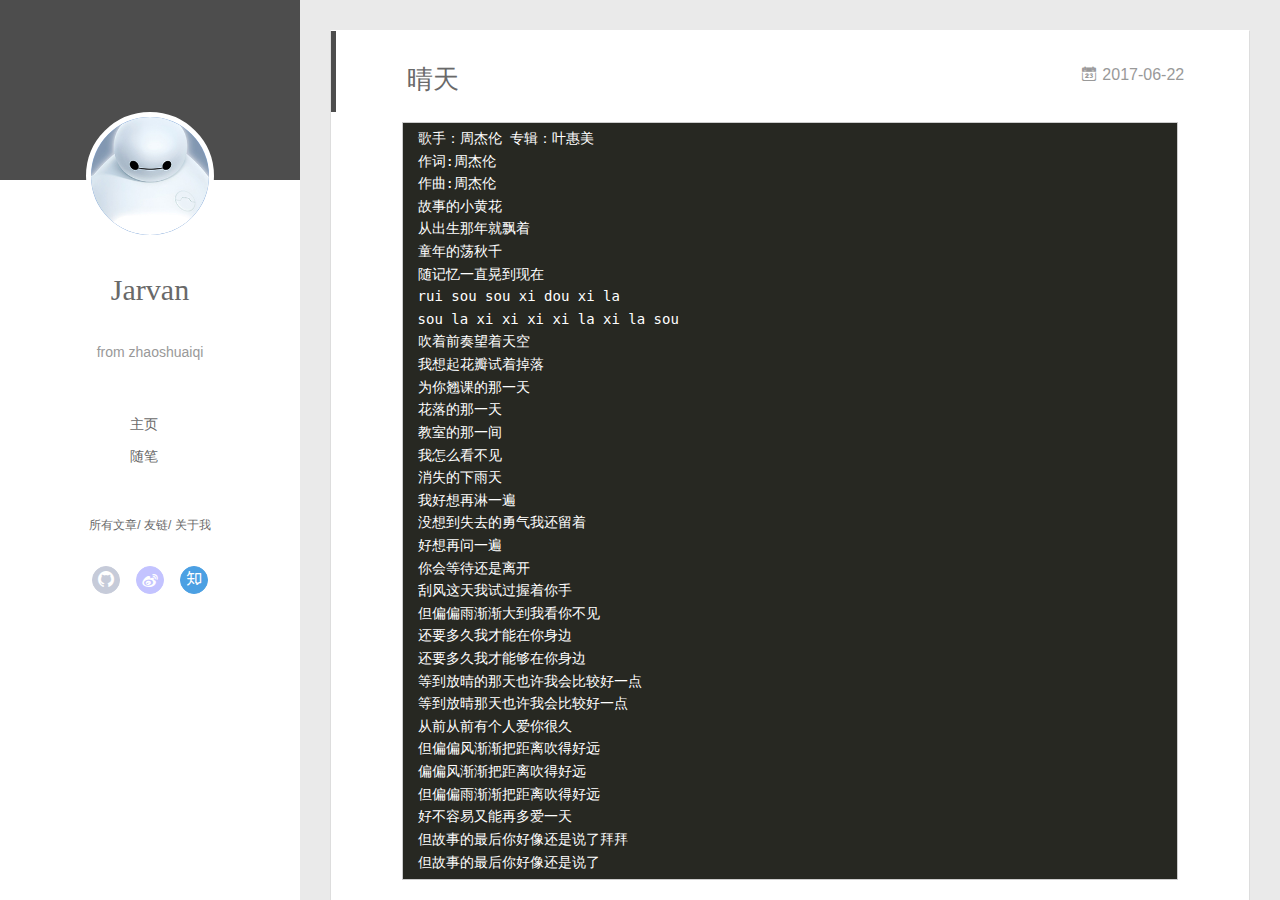
==== commit c7b5ca70: "Site updated: 2017-06-22 14:22:01" ====
--- a/index.html
+++ b/index.html
@@ -153,6 +153,100 @@
           <div id="js-content" class="content-ll">
             
   
+    <article id="post-我的博客" class="article article-type-post  article-index" itemscope itemprop="blogPost">
+  <div class="article-inner">
+    
+      <header class="article-header">
+        
+  
+    <h1 itemprop="name">
+      <a class="article-title" href="/2017/06/22/我的博客/">晴天</a>
+    </h1>
+  
+
+        
+        <a href="/2017/06/22/我的博客/" class="archive-article-date">
+  	<time datetime="2017-06-22T06:20:00.000Z" itemprop="datePublished"><i class="icon-calendar icon"></i>2017-06-22</time>
+</a>
+        
+      </header>
+    
+    <div class="article-entry" itemprop="articleBody">
+      
+        <pre><code>歌手：周杰伦 专辑：叶惠美 
+作词:周杰伦 
+作曲:周杰伦 
+故事的小黄花 
+从出生那年就飘着 
+童年的荡秋千 
+随记忆一直晃到现在 
+rui sou sou xi dou xi la 
+sou la xi xi xi xi la xi la sou 
+吹着前奏望着天空 
+我想起花瓣试着掉落 
+为你翘课的那一天 
+花落的那一天 
+教室的那一间 
+我怎么看不见 
+消失的下雨天 
+我好想再淋一遍 
+没想到失去的勇气我还留着 
+好想再问一遍 
+你会等待还是离开 
+刮风这天我试过握着你手 
+但偏偏雨渐渐大到我看你不见 
+还要多久我才能在你身边 
+还要多久我才能够在你身边 
+等到放晴的那天也许我会比较好一点 
+等到放晴那天也许我会比较好一点 
+从前从前有个人爱你很久 
+但偏偏风渐渐把距离吹得好远 
+偏偏风渐渐把距离吹得好远 
+但偏偏雨渐渐把距离吹得好远 
+好不容易又能再多爱一天 
+但故事的最后你好像还是说了拜拜 
+但故事的最后你好像还是说了
+</code></pre>
+      
+
+      
+    </div>
+    <div class="article-info article-info-index">
+      
+      
+	<div class="article-tag tagcloud">
+		<i class="icon-price-tags icon"></i>
+		<ul class="article-tag-list">
+			 
+        		<li class="article-tag-list-item">
+        			<a href="javascript:void(0)" class="js-tag article-tag-list-link color2">晴天 周杰伦</a>
+        		</li>
+      		
+		</ul>
+	</div>
+
+      
+
+      
+        <p class="article-more-link">
+          <a class="article-more-a" href="/2017/06/22/我的博客/">展开全文 >></a>
+        </p>
+      
+
+      
+      <div class="clearfix"></div>
+    </div>
+  </div>
+</article>
+
+
+
+
+
+
+
+
+  
     <article id="post-我本善良" class="article article-type-post  article-index" itemscope itemprop="blogPost">
   <div class="article-inner">
     
@@ -198,68 +292,6 @@
       
         <p class="article-more-link">
           <a class="article-more-a" href="/2017/03/31/我本善良/">展开全文 >></a>
-        </p>
-      
-
-      
-      <div class="clearfix"></div>
-    </div>
-  </div>
-</article>
-
-
-
-
-
-
-
-
-  
-    <article id="post-我的博客" class="article article-type-post  article-index" itemscope itemprop="blogPost">
-  <div class="article-inner">
-    
-      <header class="article-header">
-        
-  
-    <h1 itemprop="name">
-      <a class="article-title" href="/2017/03/31/我的博客/">我的博客</a>
-    </h1>
-  
-
-        
-        <a href="/2017/03/31/我的博客/" class="archive-article-date">
-  	<time datetime="2017-03-31T03:53:24.000Z" itemprop="datePublished"><i class="icon-calendar icon"></i>2017-03-31</time>
-</a>
-        
-      </header>
-    
-    <div class="article-entry" itemprop="articleBody">
-      
-        <p>大家好，我是赵大神</p>
-
-      
-
-      
-    </div>
-    <div class="article-info article-info-index">
-      
-      
-	<div class="article-tag tagcloud">
-		<i class="icon-price-tags icon"></i>
-		<ul class="article-tag-list">
-			 
-        		<li class="article-tag-list-item">
-        			<a href="javascript:void(0)" class="js-tag article-tag-list-link color2">啦啦啦，我是前端小开发</a>
-        		</li>
-      		
-		</ul>
-	</div>
-
-      
-
-      
-        <p class="article-more-link">
-          <a class="article-more-a" href="/2017/03/31/我的博客/">展开全文 >></a>
         </p>
       
 
@@ -364,6 +396,10 @@
              
               <li class="article-tag-list-item">
                 <a href="javascript:void(0)" class="js-tag color2">啦啦啦，我是前端小开发</a>
+              </li>
+             
+              <li class="article-tag-list-item">
+                <a href="javascript:void(0)" class="js-tag color2">晴天 周杰伦</a>
               </li>
             
             <div class="clearfix"></div>
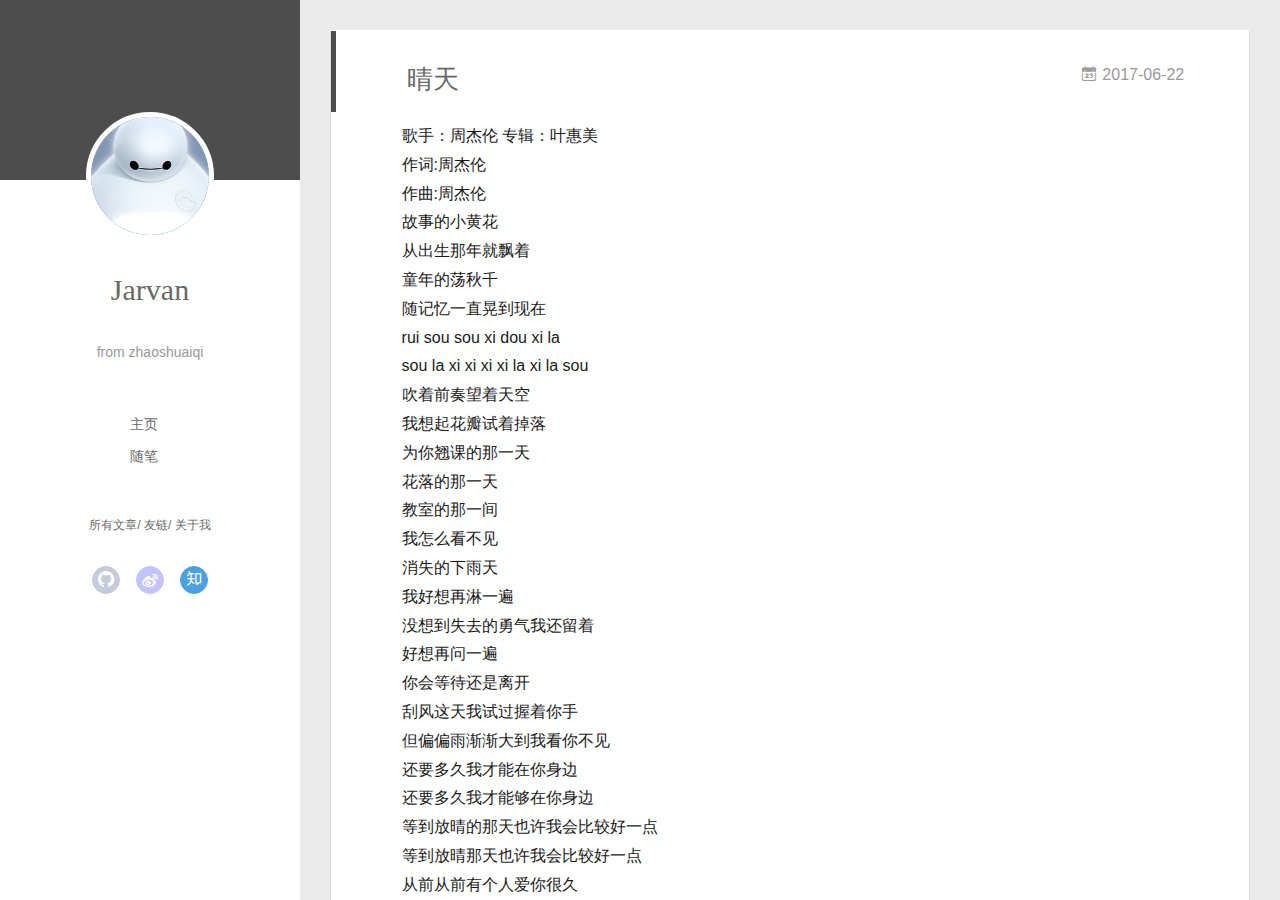
==== commit ca10f204: "Site updated: 2017-06-22 14:23:22" ====
--- a/index.html
+++ b/index.html
@@ -166,47 +166,15 @@
 
         
         <a href="/2017/06/22/我的博客/" class="archive-article-date">
-  	<time datetime="2017-06-22T06:20:00.000Z" itemprop="datePublished"><i class="icon-calendar icon"></i>2017-06-22</time>
+  	<time datetime="2017-06-22T06:20:20.000Z" itemprop="datePublished"><i class="icon-calendar icon"></i>2017-06-22</time>
 </a>
         
       </header>
     
     <div class="article-entry" itemprop="articleBody">
       
-        <pre><code>歌手：周杰伦 专辑：叶惠美 
-作词:周杰伦 
-作曲:周杰伦 
-故事的小黄花 
-从出生那年就飘着 
-童年的荡秋千 
-随记忆一直晃到现在 
-rui sou sou xi dou xi la 
-sou la xi xi xi xi la xi la sou 
-吹着前奏望着天空 
-我想起花瓣试着掉落 
-为你翘课的那一天 
-花落的那一天 
-教室的那一间 
-我怎么看不见 
-消失的下雨天 
-我好想再淋一遍 
-没想到失去的勇气我还留着 
-好想再问一遍 
-你会等待还是离开 
-刮风这天我试过握着你手 
-但偏偏雨渐渐大到我看你不见 
-还要多久我才能在你身边 
-还要多久我才能够在你身边 
-等到放晴的那天也许我会比较好一点 
-等到放晴那天也许我会比较好一点 
-从前从前有个人爱你很久 
-但偏偏风渐渐把距离吹得好远 
-偏偏风渐渐把距离吹得好远 
-但偏偏雨渐渐把距离吹得好远 
-好不容易又能再多爱一天 
-但故事的最后你好像还是说了拜拜 
-但故事的最后你好像还是说了
-</code></pre>
+        <p>歌手：周杰伦 专辑：叶惠美<br>作词:周杰伦<br>作曲:周杰伦<br>故事的小黄花<br>从出生那年就飘着<br>童年的荡秋千<br>随记忆一直晃到现在<br>rui sou sou xi dou xi la<br>sou la xi xi xi xi la xi la sou<br>吹着前奏望着天空<br>我想起花瓣试着掉落<br>为你翘课的那一天<br>花落的那一天<br>教室的那一间<br>我怎么看不见<br>消失的下雨天<br>我好想再淋一遍<br>没想到失去的勇气我还留着<br>好想再问一遍<br>你会等待还是离开<br>刮风这天我试过握着你手<br>但偏偏雨渐渐大到我看你不见<br>还要多久我才能在你身边<br>还要多久我才能够在你身边<br>等到放晴的那天也许我会比较好一点<br>等到放晴那天也许我会比较好一点<br>从前从前有个人爱你很久<br>但偏偏风渐渐把距离吹得好远<br>偏偏风渐渐把距离吹得好远<br>但偏偏雨渐渐把距离吹得好远<br>好不容易又能再多爱一天<br>但故事的最后你好像还是说了拜拜<br>但故事的最后你好像还是说了</p>
+
       
 
       
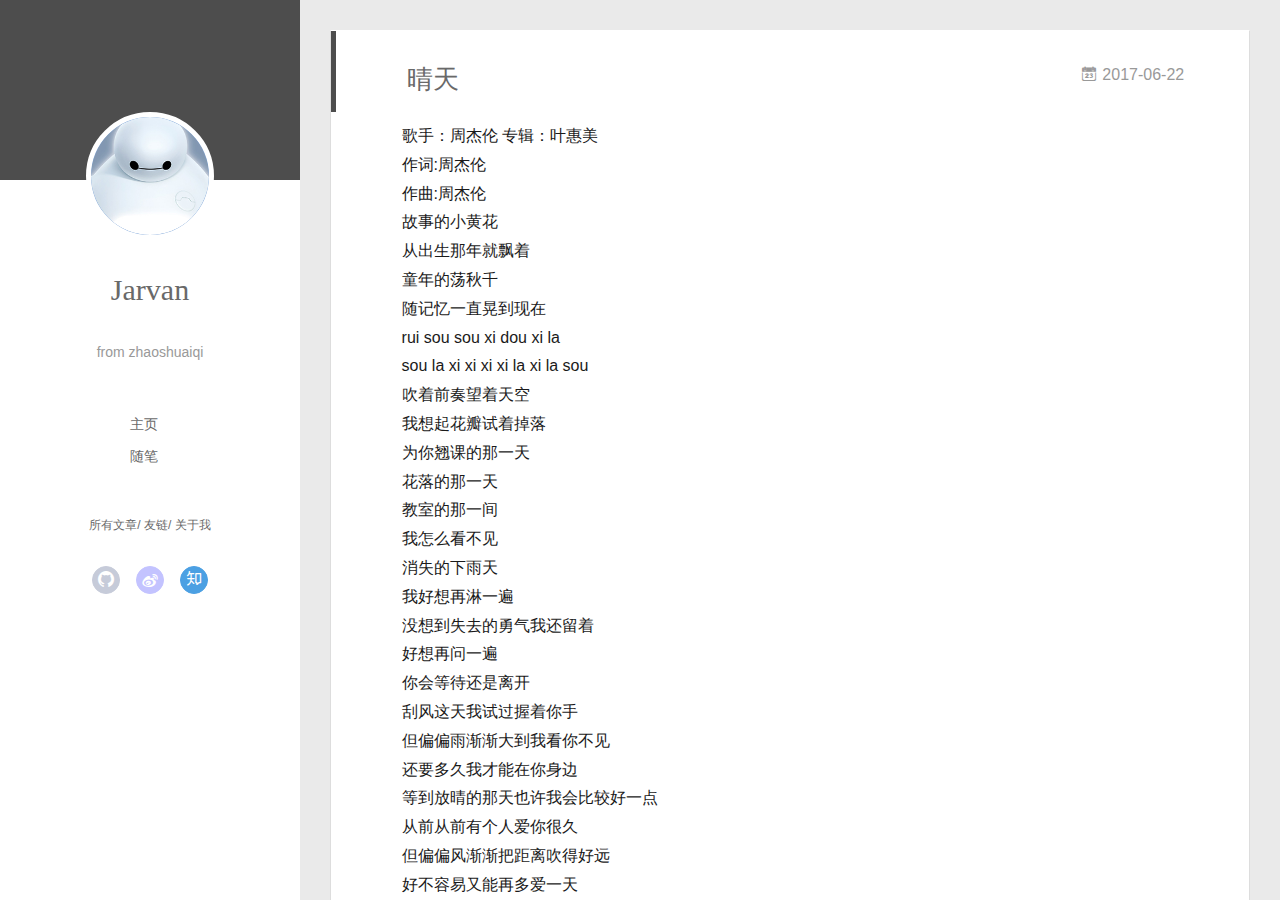
==== commit c42d7f8a: "Site updated: 2017-06-22 15:11:51" ====
--- a/index.html
+++ b/index.html
@@ -153,19 +153,19 @@
           <div id="js-content" class="content-ll">
             
   
-    <article id="post-我的博客" class="article article-type-post  article-index" itemscope itemprop="blogPost">
+    <article id="post-晴天" class="article article-type-post  article-index" itemscope itemprop="blogPost">
   <div class="article-inner">
     
       <header class="article-header">
         
   
     <h1 itemprop="name">
-      <a class="article-title" href="/2017/06/22/我的博客/">晴天</a>
+      <a class="article-title" href="/2017/06/22/晴天/">晴天</a>
     </h1>
   
 
         
-        <a href="/2017/06/22/我的博客/" class="archive-article-date">
+        <a href="/2017/06/22/晴天/" class="archive-article-date">
   	<time datetime="2017-06-22T06:20:20.000Z" itemprop="datePublished"><i class="icon-calendar icon"></i>2017-06-22</time>
 </a>
         
@@ -173,7 +173,7 @@
     
     <div class="article-entry" itemprop="articleBody">
       
-        <p>歌手：周杰伦 专辑：叶惠美<br>作词:周杰伦<br>作曲:周杰伦<br>故事的小黄花<br>从出生那年就飘着<br>童年的荡秋千<br>随记忆一直晃到现在<br>rui sou sou xi dou xi la<br>sou la xi xi xi xi la xi la sou<br>吹着前奏望着天空<br>我想起花瓣试着掉落<br>为你翘课的那一天<br>花落的那一天<br>教室的那一间<br>我怎么看不见<br>消失的下雨天<br>我好想再淋一遍<br>没想到失去的勇气我还留着<br>好想再问一遍<br>你会等待还是离开<br>刮风这天我试过握着你手<br>但偏偏雨渐渐大到我看你不见<br>还要多久我才能在你身边<br>还要多久我才能够在你身边<br>等到放晴的那天也许我会比较好一点<br>等到放晴那天也许我会比较好一点<br>从前从前有个人爱你很久<br>但偏偏风渐渐把距离吹得好远<br>偏偏风渐渐把距离吹得好远<br>但偏偏雨渐渐把距离吹得好远<br>好不容易又能再多爱一天<br>但故事的最后你好像还是说了拜拜<br>但故事的最后你好像还是说了</p>
+        <p>歌手：周杰伦 专辑：叶惠美<br>作词:周杰伦<br>作曲:周杰伦<br>故事的小黄花<br>从出生那年就飘着<br>童年的荡秋千<br>随记忆一直晃到现在<br>rui sou sou xi dou xi la<br>sou la xi xi xi xi la xi la sou<br>吹着前奏望着天空<br>我想起花瓣试着掉落<br>为你翘课的那一天<br>花落的那一天<br>教室的那一间<br>我怎么看不见<br>消失的下雨天<br>我好想再淋一遍<br>没想到失去的勇气我还留着<br>好想再问一遍<br>你会等待还是离开<br>刮风这天我试过握着你手<br>但偏偏雨渐渐大到我看你不见<br>还要多久我才能在你身边<br>等到放晴的那天也许我会比较好一点<br>从前从前有个人爱你很久<br>但偏偏风渐渐把距离吹得好远<br>好不容易又能再多爱一天<br>但故事的最后你好像还是说了<br>拜拜 </p>
 
       
 
@@ -197,7 +197,7 @@
 
       
         <p class="article-more-link">
-          <a class="article-more-a" href="/2017/06/22/我的博客/">展开全文 >></a>
+          <a class="article-more-a" href="/2017/06/22/晴天/">展开全文 >></a>
         </p>
       
 
@@ -215,19 +215,19 @@
 
 
   
-    <article id="post-我本善良" class="article article-type-post  article-index" itemscope itemprop="blogPost">
+    <article id="post-我的博客" class="article article-type-post  article-index" itemscope itemprop="blogPost">
   <div class="article-inner">
     
       <header class="article-header">
         
   
     <h1 itemprop="name">
-      <a class="article-title" href="/2017/03/31/我本善良/">我的博客</a>
+      <a class="article-title" href="/2017/03/31/我的博客/">我的博客</a>
     </h1>
   
 
         
-        <a href="/2017/03/31/我本善良/" class="archive-article-date">
+        <a href="/2017/03/31/我的博客/" class="archive-article-date">
   	<time datetime="2017-03-31T03:53:24.000Z" itemprop="datePublished"><i class="icon-calendar icon"></i>2017-03-31</time>
 </a>
         
@@ -259,7 +259,7 @@
 
       
         <p class="article-more-link">
-          <a class="article-more-a" href="/2017/03/31/我本善良/">展开全文 >></a>
+          <a class="article-more-a" href="/2017/03/31/我的博客/">展开全文 >></a>
         </p>
       
 
